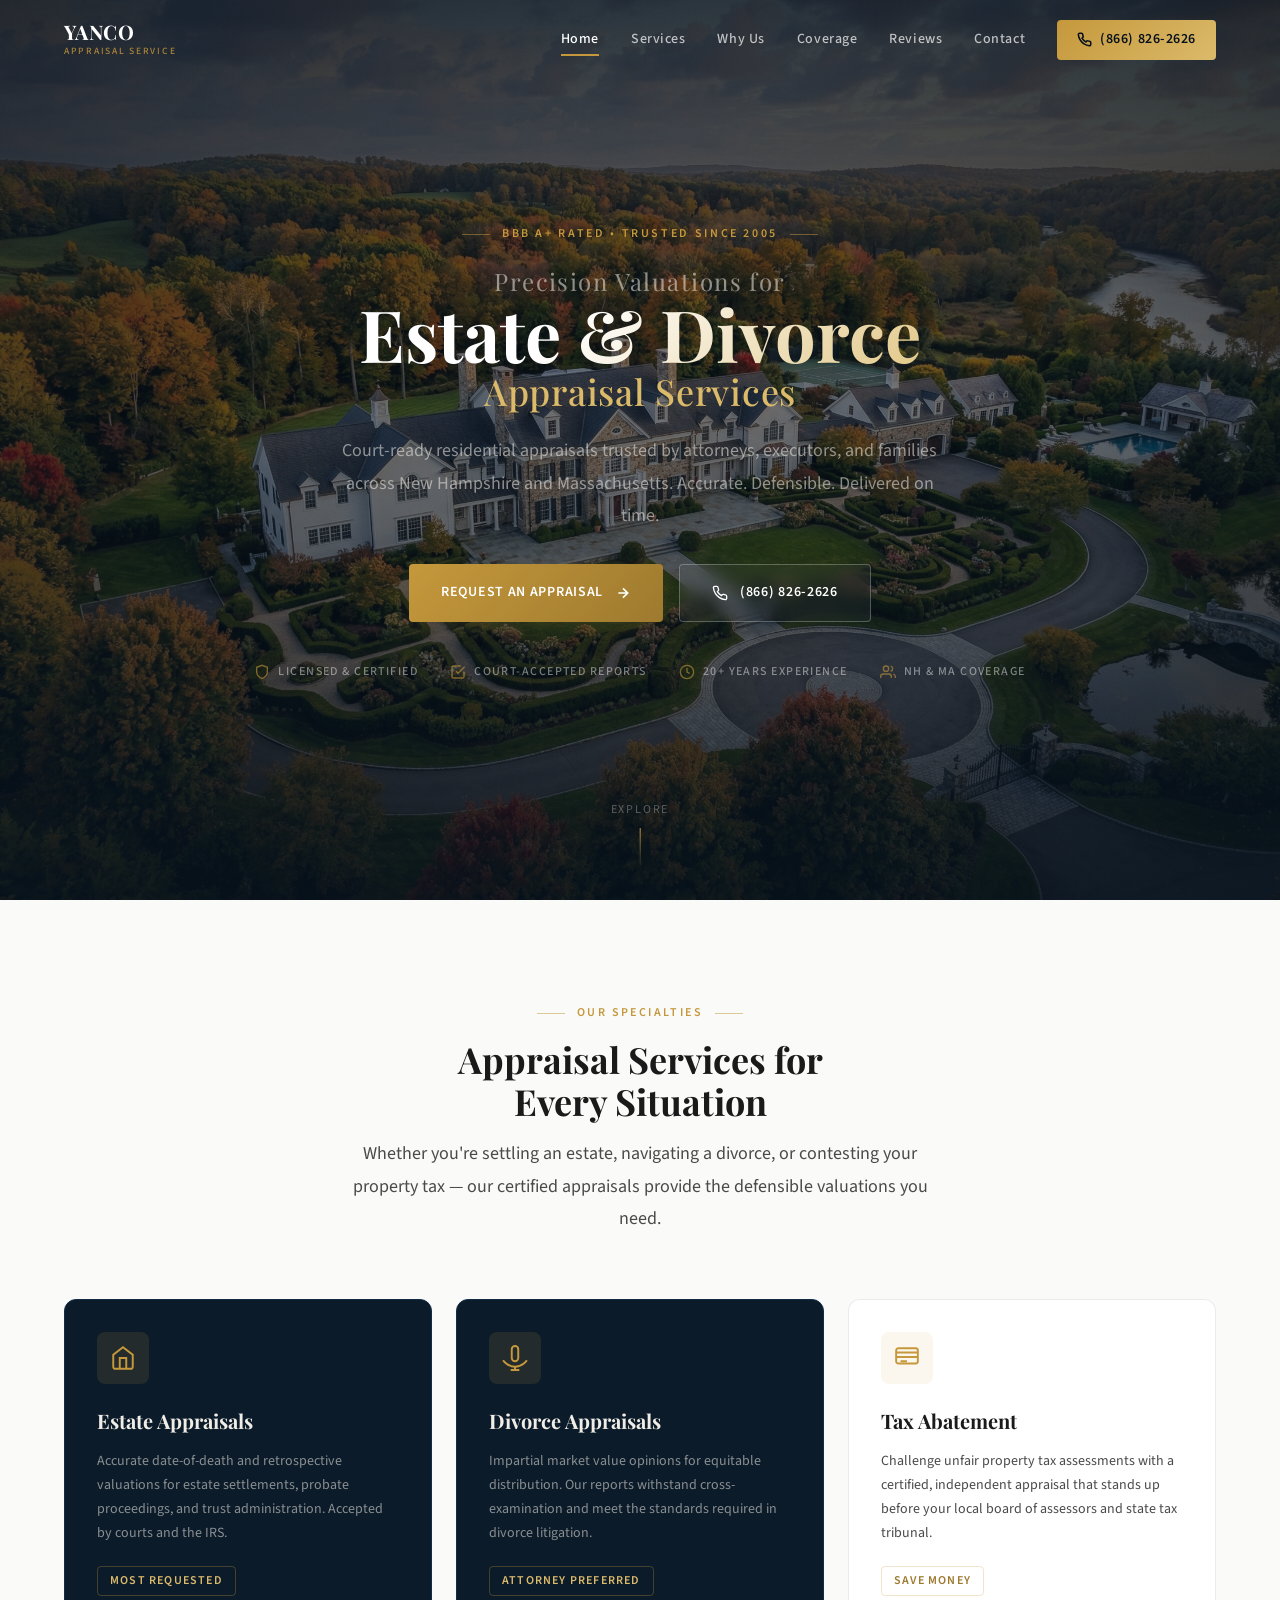
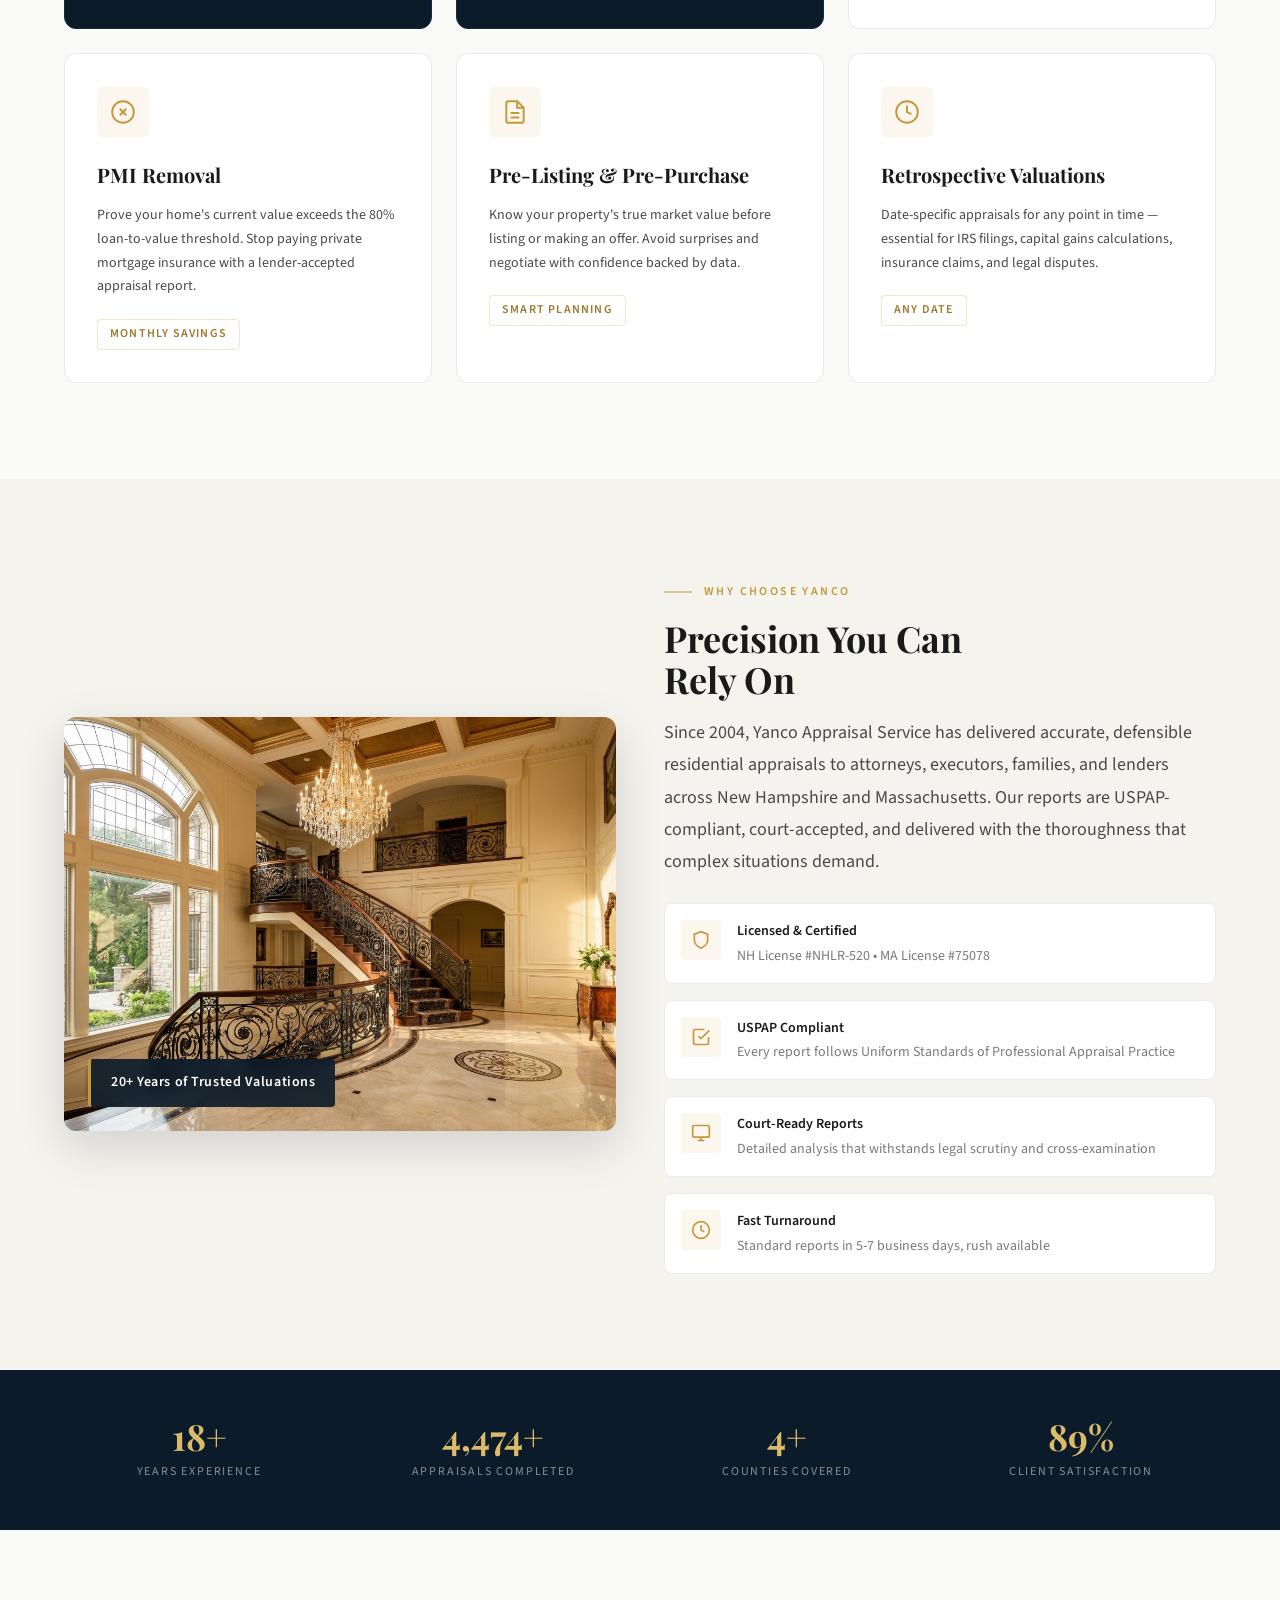
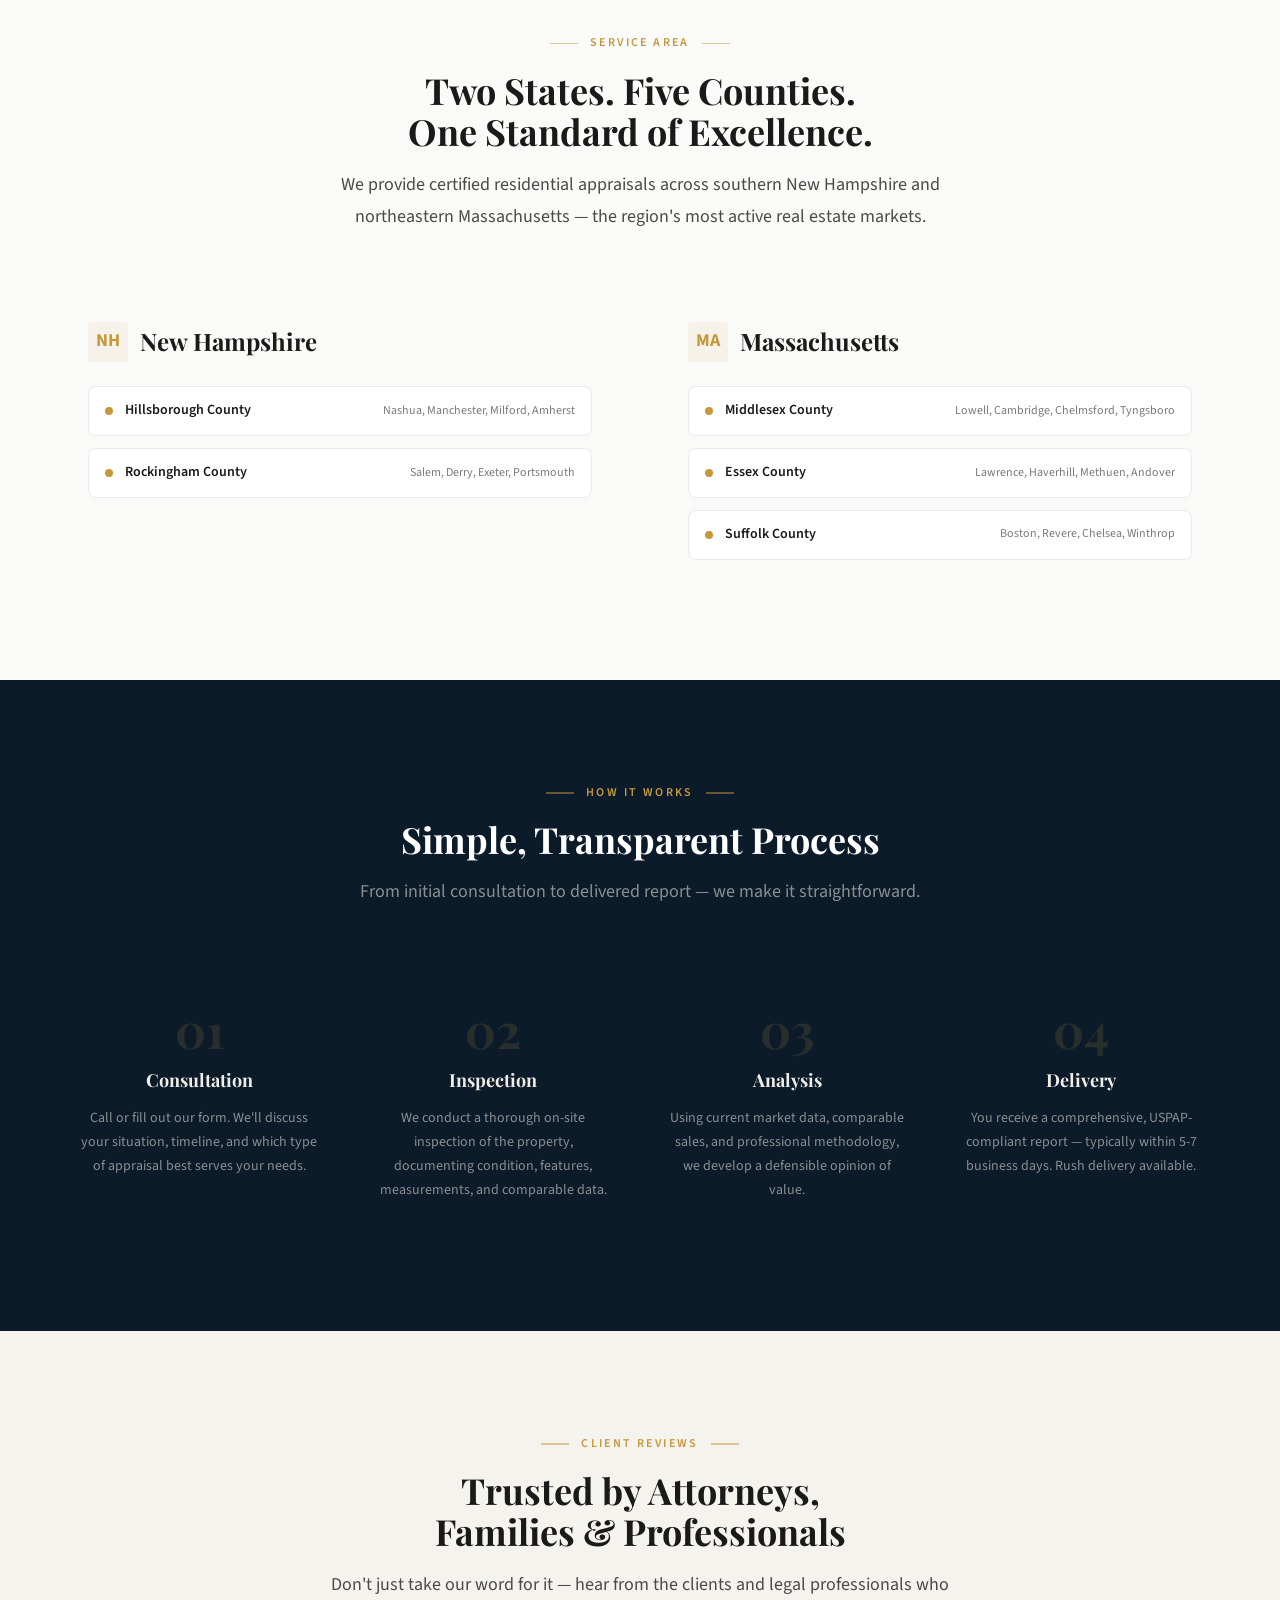
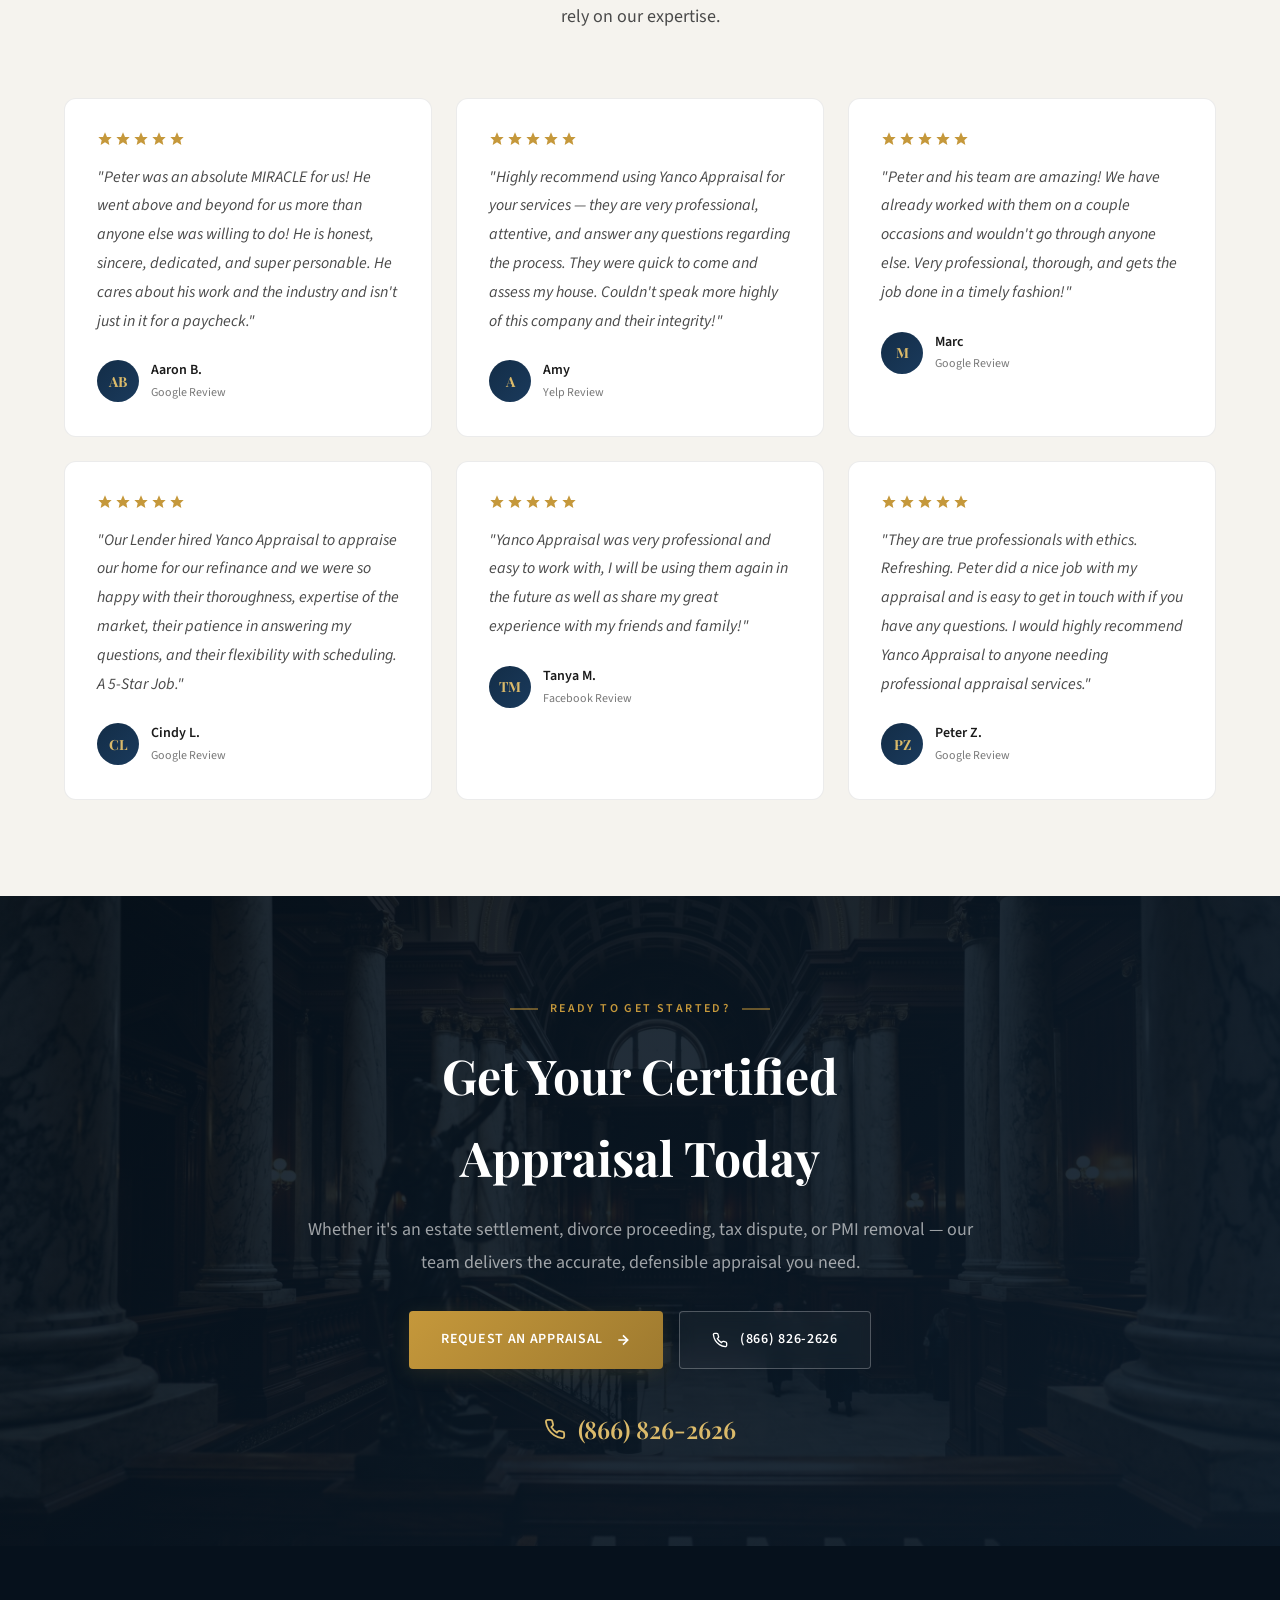
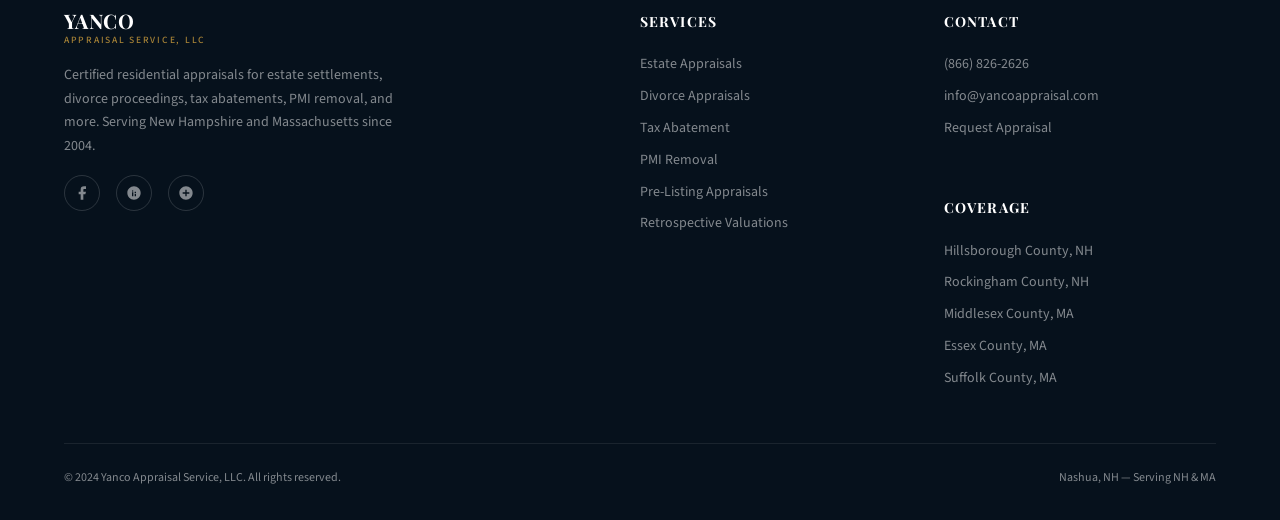
==== index.html @ 49b231f7 "Add files via upload" ====
<!DOCTYPE html>
<html lang="en">
<head>
  <meta charset="UTF-8">
  <meta name="viewport" content="width=device-width, initial-scale=1.0">
  <title>Yanco Appraisal Service — Estate, Divorce & Residential Appraisals | NH & MA</title>
  <meta name="description" content="Yanco Appraisal Service, LLC — Trusted residential appraisals for estate settlements, divorce proceedings, tax abatements, and PMI removal across New Hampshire and Massachusetts. Call (866) 826-2626.">
  <link rel="preconnect" href="https://fonts.googleapis.com">
  <link rel="preconnect" href="https://fonts.gstatic.com" crossorigin>
  <link href="https://fonts.googleapis.com/css2?family=Playfair+Display:wght@400;500;600;700;800;900&family=Source+Sans+3:wght@300;400;500;600;700&display=swap" rel="stylesheet">
  <link rel="stylesheet" href="styles.css">
</head>
<body>
  <!-- Preloader -->
  <div id="preloader" class="preloader">
    <div class="preloader-inner">
      <div class="preloader-icon">
        <svg viewBox="0 0 60 60" width="48" height="48">
          <polygon points="30,6 52,26 8,26" fill="none" stroke="#C5983B" stroke-width="2.5" stroke-linejoin="round"/>
          <rect x="8" y="26" width="44" height="3" rx="1" fill="#C5983B" opacity="0.8"/>
          <rect x="18" y="29" width="24" height="22" rx="1" fill="none" stroke="#C5983B" stroke-width="1.5"/>
          <line x1="30" y1="29" x2="30" y2="51" stroke="#C5983B" stroke-width="1"/>
        </svg>
      </div>
      <p class="preloader-text">Yanco Appraisal</p>
    </div>
  </div>

  <!-- Navigation -->
  <nav class="nav" id="mainNav">
    <div class="nav-container">
      <a href="#hero" class="nav-logo">
        <img src="logo.png" alt="Yanco Appraisal Service" class="nav-logo-img" onerror="this.style.display='none'; this.nextElementSibling.style.display='flex';">
        <span class="logo-text" style="display:none;">
          <span class="logo-yanco">YANCO</span>
          <span class="logo-sub">Appraisal Service</span>
        </span>
      </a>
      <button class="nav-toggle" id="navToggle" aria-label="Toggle navigation">
        <span></span><span></span><span></span>
      </button>
      <div class="nav-menu" id="navMenu">
        <a href="#hero" class="nav-link">Home</a>
        <a href="#services" class="nav-link">Services</a>
        <a href="#about" class="nav-link">Why Us</a>
        <a href="#coverage" class="nav-link">Coverage</a>
        <a href="#testimonials" class="nav-link">Reviews</a>
        <a href="contact.html" class="nav-link">Contact</a>
        <a href="tel:+18668262626" class="nav-cta">
          <svg width="15" height="15" viewBox="0 0 24 24" fill="none" stroke="currentColor" stroke-width="2.5"><path d="M22 16.92v3a2 2 0 01-2.18 2 19.79 19.79 0 01-8.63-3.07 19.5 19.5 0 01-6-6A19.79 19.79 0 012.12 4.18 2 2 0 014.11 2h3a2 2 0 012 1.72c.127.96.361 1.903.7 2.81a2 2 0 01-.45 2.11L8.09 9.91a16 16 0 006 6l1.27-1.27a2 2 0 012.11-.45c.907.339 1.85.573 2.81.7A2 2 0 0122 16.92z"/></svg>
          (866) 826-2626
        </a>
      </div>
    </div>
  </nav>

  <!-- ====== HERO ====== -->
  <section class="hero" id="hero">
    <div class="hero-bg"></div>
    <div class="hero-overlay"></div>
    <div class="hero-vignette"></div>
    <div class="hero-grain"></div>
    <div class="hero-content">
      <div class="hero-badge">
        <span class="badge-line"></span>
        BBB A+ Rated &bull; Trusted Since 2005
        <span class="badge-line"></span>
      </div>
      <h1 class="hero-title">
        <span class="title-line title-sm">Precision Valuations for</span>
        <span class="title-line title-lg">Estate & Divorce</span>
        <span class="title-line title-accent">Appraisal Services</span>
      </h1>
      <p class="hero-desc">Court-ready residential appraisals trusted by attorneys, executors, and families across New Hampshire and Massachusetts. Accurate. Defensible. Delivered on time.</p>
      <div class="hero-cta">
        <a href="contact.html" class="btn btn-primary">
          Request an Appraisal
          <svg width="16" height="16" viewBox="0 0 24 24" fill="none" stroke="currentColor" stroke-width="2.5"><path d="M5 12h14M12 5l7 7-7 7"/></svg>
        </a>
        <a href="tel:+18668262626" class="btn btn-outline">
          <svg width="16" height="16" viewBox="0 0 24 24" fill="none" stroke="currentColor" stroke-width="2"><path d="M22 16.92v3a2 2 0 01-2.18 2 19.79 19.79 0 01-8.63-3.07 19.5 19.5 0 01-6-6A19.79 19.79 0 012.12 4.18 2 2 0 014.11 2h3a2 2 0 012 1.72c.127.96.361 1.903.7 2.81a2 2 0 01-.45 2.11L8.09 9.91a16 16 0 006 6l1.27-1.27a2 2 0 012.11-.45c.907.339 1.85.573 2.81.7A2 2 0 0122 16.92z"/></svg>
          (866) 826-2626
        </a>
      </div>
      <div class="hero-trust">
        <span class="trust-item">
          <svg width="16" height="16" viewBox="0 0 24 24" fill="none" stroke="currentColor" stroke-width="2"><path d="M12 22s8-4 8-10V5l-8-3-8 3v7c0 6 8 10 8 10z"/></svg>
          Licensed & Certified
        </span>
        <span class="trust-item">
          <svg width="16" height="16" viewBox="0 0 24 24" fill="none" stroke="currentColor" stroke-width="2"><path d="M9 11l3 3L22 4"/><path d="M21 12v7a2 2 0 01-2 2H5a2 2 0 01-2-2V5a2 2 0 012-2h11"/></svg>
          Court-Accepted Reports
        </span>
        <span class="trust-item">
          <svg width="16" height="16" viewBox="0 0 24 24" fill="none" stroke="currentColor" stroke-width="2"><circle cx="12" cy="12" r="10"/><path d="M12 6v6l4 2"/></svg>
          20+ Years Experience
        </span>
        <span class="trust-item">
          <svg width="16" height="16" viewBox="0 0 24 24" fill="none" stroke="currentColor" stroke-width="2"><path d="M17 21v-2a4 4 0 00-4-4H5a4 4 0 00-4 4v2"/><circle cx="9" cy="7" r="4"/><path d="M23 21v-2a4 4 0 00-3-3.87"/><path d="M16 3.13a4 4 0 010 7.75"/></svg>
          NH & MA Coverage
        </span>
      </div>
    </div>
    <div class="hero-scroll" aria-hidden="true">
      <span>Explore</span>
      <div class="scroll-line"></div>
    </div>
  </section>

  <!-- ====== SERVICES ====== -->
  <section class="section" id="services">
    <div class="container">
      <div class="section-header text-center anim-on-scroll">
        <div class="section-badge"><span class="badge-line"></span> Our Specialties <span class="badge-line"></span></div>
        <h2 class="section-title">Appraisal Services for<br>Every Situation</h2>
        <p class="section-subtitle" style="margin: 0 auto;">Whether you're settling an estate, navigating a divorce, or contesting your property tax — our certified appraisals provide the defensible valuations you need.</p>
      </div>
      <div class="services-grid">
        <!-- Estate Appraisals -->
        <div class="service-card featured anim-on-scroll stagger-1">
          <div class="service-icon">
            <svg width="26" height="26" viewBox="0 0 24 24" fill="none" stroke="currentColor" stroke-width="1.8"><path d="M3 9l9-7 9 7v11a2 2 0 01-2 2H5a2 2 0 01-2-2z"/><polyline points="9,22 9,12 15,12 15,22"/></svg>
          </div>
          <h3 class="service-name">Estate Appraisals</h3>
          <p class="service-desc">Accurate date-of-death and retrospective valuations for estate settlements, probate proceedings, and trust administration. Accepted by courts and the IRS.</p>
          <span class="service-tag">Most Requested</span>
        </div>
        <!-- Divorce Appraisals -->
        <div class="service-card featured anim-on-scroll stagger-2">
          <div class="service-icon">
            <svg width="26" height="26" viewBox="0 0 24 24" fill="none" stroke="currentColor" stroke-width="1.8"><path d="M12 1a3 3 0 00-3 3v8a3 3 0 006 0V4a3 3 0 00-3-3z"/><path d="M1 14s4 6 11 6 11-6 11-6"/><line x1="12" y1="20" x2="12" y2="23"/><line x1="8" y1="23" x2="16" y2="23"/></svg>
          </div>
          <h3 class="service-name">Divorce Appraisals</h3>
          <p class="service-desc">Impartial market value opinions for equitable distribution. Our reports withstand cross-examination and meet the standards required in divorce litigation.</p>
          <span class="service-tag">Attorney Preferred</span>
        </div>
        <!-- Tax Abatement -->
        <div class="service-card anim-on-scroll stagger-3">
          <div class="service-icon">
            <svg width="26" height="26" viewBox="0 0 24 24" fill="none" stroke="currentColor" stroke-width="1.8"><rect x="2" y="3" width="20" height="14" rx="2"/><line x1="2" y1="7" x2="22" y2="7"/><line x1="2" y1="11" x2="22" y2="11"/><line x1="6" y1="15" x2="12" y2="15"/></svg>
          </div>
          <h3 class="service-name">Tax Abatement</h3>
          <p class="service-desc">Challenge unfair property tax assessments with a certified, independent appraisal that stands up before your local board of assessors and state tax tribunal.</p>
          <span class="service-tag">Save Money</span>
        </div>
        <!-- PMI Removal -->
        <div class="service-card anim-on-scroll stagger-4">
          <div class="service-icon">
            <svg width="26" height="26" viewBox="0 0 24 24" fill="none" stroke="currentColor" stroke-width="1.8"><circle cx="12" cy="12" r="10"/><line x1="15" y1="9" x2="9" y2="15"/><line x1="9" y1="9" x2="15" y2="15"/></svg>
          </div>
          <h3 class="service-name">PMI Removal</h3>
          <p class="service-desc">Prove your home's current value exceeds the 80% loan-to-value threshold. Stop paying private mortgage insurance with a lender-accepted appraisal report.</p>
          <span class="service-tag">Monthly Savings</span>
        </div>
        <!-- Pre-Listing -->
        <div class="service-card anim-on-scroll stagger-5">
          <div class="service-icon">
            <svg width="26" height="26" viewBox="0 0 24 24" fill="none" stroke="currentColor" stroke-width="1.8"><path d="M14 2H6a2 2 0 00-2 2v16a2 2 0 002 2h12a2 2 0 002-2V8z"/><polyline points="14,2 14,8 20,8"/><line x1="16" y1="13" x2="8" y2="13"/><line x1="16" y1="17" x2="8" y2="17"/></svg>
          </div>
          <h3 class="service-name">Pre-Listing & Pre-Purchase</h3>
          <p class="service-desc">Know your property's true market value before listing or making an offer. Avoid surprises and negotiate with confidence backed by data.</p>
          <span class="service-tag">Smart Planning</span>
        </div>
        <!-- Retrospective -->
        <div class="service-card anim-on-scroll stagger-6">
          <div class="service-icon">
            <svg width="26" height="26" viewBox="0 0 24 24" fill="none" stroke="currentColor" stroke-width="1.8"><circle cx="12" cy="12" r="10"/><polyline points="12,6 12,12 16,14"/></svg>
          </div>
          <h3 class="service-name">Retrospective Valuations</h3>
          <p class="service-desc">Date-specific appraisals for any point in time — essential for IRS filings, capital gains calculations, insurance claims, and legal disputes.</p>
          <span class="service-tag">Any Date</span>
        </div>
      </div>
    </div>
  </section>

  <!-- ====== ABOUT / WHY US ====== -->
  <section class="section section-warm" id="about">
    <div class="container">
      <div class="intro-grid">
        <div class="intro-image anim-on-scroll">
          <img src="hero-residential.jpeg" alt="Premium residential property appraisal">
          <div class="intro-image-badge">20+ Years of Trusted Valuations</div>
        </div>
        <div class="intro-text anim-on-scroll stagger-2">
          <div class="section-badge"><span class="badge-line"></span> Why Choose Yanco</div>
          <h2 class="section-title">Precision You Can<br>Rely On</h2>
          <p class="section-subtitle">Since 2004, Yanco Appraisal Service has delivered accurate, defensible residential appraisals to attorneys, executors, families, and lenders across New Hampshire and Massachusetts. Our reports are USPAP-compliant, court-accepted, and delivered with the thoroughness that complex situations demand.</p>
          <div class="credential-list">
            <div class="credential-item">
              <div class="credential-icon">
                <svg width="20" height="20" viewBox="0 0 24 24" fill="none" stroke="currentColor" stroke-width="2"><path d="M12 22s8-4 8-10V5l-8-3-8 3v7c0 6 8 10 8 10z"/></svg>
              </div>
              <div class="credential-text">
                <h4>Licensed & Certified</h4>
                <p>NH License #NHLR-520 &bull; MA License #75078</p>
              </div>
            </div>
            <div class="credential-item">
              <div class="credential-icon">
                <svg width="20" height="20" viewBox="0 0 24 24" fill="none" stroke="currentColor" stroke-width="2"><path d="M9 11l3 3L22 4"/><path d="M21 12v7a2 2 0 01-2 2H5a2 2 0 01-2-2V5a2 2 0 012-2h11"/></svg>
              </div>
              <div class="credential-text">
                <h4>USPAP Compliant</h4>
                <p>Every report follows Uniform Standards of Professional Appraisal Practice</p>
              </div>
            </div>
            <div class="credential-item">
              <div class="credential-icon">
                <svg width="20" height="20" viewBox="0 0 24 24" fill="none" stroke="currentColor" stroke-width="2"><rect x="2" y="3" width="20" height="14" rx="2"/><line x1="8" y1="21" x2="16" y2="21"/><line x1="12" y1="17" x2="12" y2="21"/></svg>
              </div>
              <div class="credential-text">
                <h4>Court-Ready Reports</h4>
                <p>Detailed analysis that withstands legal scrutiny and cross-examination</p>
              </div>
            </div>
            <div class="credential-item">
              <div class="credential-icon">
                <svg width="20" height="20" viewBox="0 0 24 24" fill="none" stroke="currentColor" stroke-width="2"><circle cx="12" cy="12" r="10"/><path d="M12 6v6l4 2"/></svg>
              </div>
              <div class="credential-text">
                <h4>Fast Turnaround</h4>
                <p>Standard reports in 5-7 business days, rush available</p>
              </div>
            </div>
          </div>
        </div>
      </div>
    </div>
  </section>

  <!-- ====== STATS BAR ====== -->
  <section class="section-dark">
    <div class="container">
      <div class="stats-bar">
        <div class="stat-item anim-on-scroll stagger-1">
          <div class="stat-number" data-count="20">0</div>
          <div class="stat-label">Years Experience</div>
        </div>
        <div class="stat-item anim-on-scroll stagger-2">
          <div class="stat-number" data-count="5000">0</div>
          <div class="stat-label">Appraisals Completed</div>
        </div>
        <div class="stat-item anim-on-scroll stagger-3">
          <div class="stat-number" data-count="5">0</div>
          <div class="stat-label">Counties Covered</div>
        </div>
        <div class="stat-item anim-on-scroll stagger-4">
          <div class="stat-number" data-count="100">0</div>
          <div class="stat-label">Client Satisfaction</div>
        </div>
      </div>
    </div>
  </section>

  <!-- ====== COVERAGE AREA ====== -->
  <section class="section" id="coverage">
    <div class="container">
      <div class="section-header text-center anim-on-scroll">
        <div class="section-badge"><span class="badge-line"></span> Service Area <span class="badge-line"></span></div>
        <h2 class="section-title">Two States. Five Counties.<br>One Standard of Excellence.</h2>
        <p class="section-subtitle" style="margin: 0 auto;">We provide certified residential appraisals across southern New Hampshire and northeastern Massachusetts — the region's most active real estate markets.</p>
      </div>
      <div class="coverage-grid anim-on-scroll">
        <div class="coverage-state">
          <div class="state-header">
            <div class="state-flag">NH</div>
            <h3 class="state-name">New Hampshire</h3>
          </div>
          <div class="county-list">
            <div class="county-item">
              <span class="county-dot"></span>
              <span class="county-name">Hillsborough County</span>
              <span class="county-detail">Nashua, Manchester, Milford, Amherst</span>
            </div>
            <div class="county-item">
              <span class="county-dot"></span>
              <span class="county-name">Rockingham County</span>
              <span class="county-detail">Salem, Derry, Exeter, Portsmouth</span>
            </div>
          </div>
        </div>
        <div class="coverage-state">
          <div class="state-header">
            <div class="state-flag">MA</div>
            <h3 class="state-name">Massachusetts</h3>
          </div>
          <div class="county-list">
            <div class="county-item">
              <span class="county-dot"></span>
              <span class="county-name">Middlesex County</span>
              <span class="county-detail">Lowell, Cambridge, Chelmsford, Tyngsboro</span>
            </div>
            <div class="county-item">
              <span class="county-dot"></span>
              <span class="county-name">Essex County</span>
              <span class="county-detail">Lawrence, Haverhill, Methuen, Andover</span>
            </div>
            <div class="county-item">
              <span class="county-dot"></span>
              <span class="county-name">Suffolk County</span>
              <span class="county-detail">Boston, Revere, Chelsea, Winthrop</span>
            </div>
          </div>
        </div>
      </div>
    </div>
  </section>

  <!-- ====== PROCESS ====== -->
  <section class="section section-dark" id="process">
    <div class="container">
      <div class="section-header text-center anim-on-scroll">
        <div class="section-badge"><span class="badge-line"></span> How It Works <span class="badge-line"></span></div>
        <h2 class="section-title">Simple, Transparent Process</h2>
        <p class="section-subtitle" style="margin: 0 auto;">From initial consultation to delivered report — we make it straightforward.</p>
      </div>
      <div class="process-grid">
        <div class="process-step anim-on-scroll stagger-1">
          <div class="step-number">01</div>
          <h3 class="step-title">Consultation</h3>
          <p class="step-desc">Call or fill out our form. We'll discuss your situation, timeline, and which type of appraisal best serves your needs.</p>
        </div>
        <div class="process-step anim-on-scroll stagger-2">
          <div class="step-number">02</div>
          <h3 class="step-title">Inspection</h3>
          <p class="step-desc">We conduct a thorough on-site inspection of the property, documenting condition, features, measurements, and comparable data.</p>
        </div>
        <div class="process-step anim-on-scroll stagger-3">
          <div class="step-number">03</div>
          <h3 class="step-title">Analysis</h3>
          <p class="step-desc">Using current market data, comparable sales, and professional methodology, we develop a defensible opinion of value.</p>
        </div>
        <div class="process-step anim-on-scroll stagger-4">
          <div class="step-number">04</div>
          <h3 class="step-title">Delivery</h3>
          <p class="step-desc">You receive a comprehensive, USPAP-compliant report — typically within 5-7 business days. Rush delivery available.</p>
        </div>
      </div>
    </div>
  </section>

  <!-- ====== TESTIMONIALS ====== -->
  <section class="section section-warm" id="testimonials">
    <div class="container">
      <div class="section-header text-center anim-on-scroll">
        <div class="section-badge"><span class="badge-line"></span> Client Reviews <span class="badge-line"></span></div>
        <h2 class="section-title">Trusted by Attorneys,<br>Families & Professionals</h2>
        <p class="section-subtitle" style="margin: 0 auto;">Don't just take our word for it — hear from the clients and legal professionals who rely on our expertise.</p>
      </div>
      <div class="testimonials-grid">
        <div class="testimonial-card anim-on-scroll stagger-1">
          <div class="testimonial-stars">
            <svg width="16" height="16" fill="currentColor" viewBox="0 0 24 24"><polygon points="12,2 15,9 22,9 17,14 18.5,21 12,17 5.5,21 7,14 2,9 9,9"/></svg>
            <svg width="16" height="16" fill="currentColor" viewBox="0 0 24 24"><polygon points="12,2 15,9 22,9 17,14 18.5,21 12,17 5.5,21 7,14 2,9 9,9"/></svg>
            <svg width="16" height="16" fill="currentColor" viewBox="0 0 24 24"><polygon points="12,2 15,9 22,9 17,14 18.5,21 12,17 5.5,21 7,14 2,9 9,9"/></svg>
            <svg width="16" height="16" fill="currentColor" viewBox="0 0 24 24"><polygon points="12,2 15,9 22,9 17,14 18.5,21 12,17 5.5,21 7,14 2,9 9,9"/></svg>
            <svg width="16" height="16" fill="currentColor" viewBox="0 0 24 24"><polygon points="12,2 15,9 22,9 17,14 18.5,21 12,17 5.5,21 7,14 2,9 9,9"/></svg>
          </div>
          <p class="testimonial-text">"Peter was an absolute MIRACLE for us! He went above and beyond for us more than anyone else was willing to do! He is honest, sincere, dedicated, and super personable. He cares about his work and the industry and isn't just in it for a paycheck."</p>
          <div class="testimonial-author">
            <div class="author-avatar">AB</div>
            <div>
              <div class="author-name">Aaron B.</div>
              <div class="author-source">Google Review</div>
            </div>
          </div>
        </div>
        <div class="testimonial-card anim-on-scroll stagger-2">
          <div class="testimonial-stars">
            <svg width="16" height="16" fill="currentColor" viewBox="0 0 24 24"><polygon points="12,2 15,9 22,9 17,14 18.5,21 12,17 5.5,21 7,14 2,9 9,9"/></svg>
            <svg width="16" height="16" fill="currentColor" viewBox="0 0 24 24"><polygon points="12,2 15,9 22,9 17,14 18.5,21 12,17 5.5,21 7,14 2,9 9,9"/></svg>
            <svg width="16" height="16" fill="currentColor" viewBox="0 0 24 24"><polygon points="12,2 15,9 22,9 17,14 18.5,21 12,17 5.5,21 7,14 2,9 9,9"/></svg>
            <svg width="16" height="16" fill="currentColor" viewBox="0 0 24 24"><polygon points="12,2 15,9 22,9 17,14 18.5,21 12,17 5.5,21 7,14 2,9 9,9"/></svg>
            <svg width="16" height="16" fill="currentColor" viewBox="0 0 24 24"><polygon points="12,2 15,9 22,9 17,14 18.5,21 12,17 5.5,21 7,14 2,9 9,9"/></svg>
          </div>
          <p class="testimonial-text">"Highly recommend using Yanco Appraisal for your services — they are very professional, attentive, and answer any questions regarding the process. They were quick to come and assess my house. Couldn't speak more highly of this company and their integrity!"</p>
          <div class="testimonial-author">
            <div class="author-avatar">A</div>
            <div>
              <div class="author-name">Amy</div>
              <div class="author-source">Yelp Review</div>
            </div>
          </div>
        </div>
        <div class="testimonial-card anim-on-scroll stagger-3">
          <div class="testimonial-stars">
            <svg width="16" height="16" fill="currentColor" viewBox="0 0 24 24"><polygon points="12,2 15,9 22,9 17,14 18.5,21 12,17 5.5,21 7,14 2,9 9,9"/></svg>
            <svg width="16" height="16" fill="currentColor" viewBox="0 0 24 24"><polygon points="12,2 15,9 22,9 17,14 18.5,21 12,17 5.5,21 7,14 2,9 9,9"/></svg>
            <svg width="16" height="16" fill="currentColor" viewBox="0 0 24 24"><polygon points="12,2 15,9 22,9 17,14 18.5,21 12,17 5.5,21 7,14 2,9 9,9"/></svg>
            <svg width="16" height="16" fill="currentColor" viewBox="0 0 24 24"><polygon points="12,2 15,9 22,9 17,14 18.5,21 12,17 5.5,21 7,14 2,9 9,9"/></svg>
            <svg width="16" height="16" fill="currentColor" viewBox="0 0 24 24"><polygon points="12,2 15,9 22,9 17,14 18.5,21 12,17 5.5,21 7,14 2,9 9,9"/></svg>
          </div>
          <p class="testimonial-text">"Peter and his team are amazing! We have already worked with them on a couple occasions and wouldn't go through anyone else. Very professional, thorough, and gets the job done in a timely fashion!"</p>
          <div class="testimonial-author">
            <div class="author-avatar">M</div>
            <div>
              <div class="author-name">Marc</div>
              <div class="author-source">Google Review</div>
            </div>
          </div>
        </div>
        <div class="testimonial-card anim-on-scroll stagger-4">
          <div class="testimonial-stars">
            <svg width="16" height="16" fill="currentColor" viewBox="0 0 24 24"><polygon points="12,2 15,9 22,9 17,14 18.5,21 12,17 5.5,21 7,14 2,9 9,9"/></svg>
            <svg width="16" height="16" fill="currentColor" viewBox="0 0 24 24"><polygon points="12,2 15,9 22,9 17,14 18.5,21 12,17 5.5,21 7,14 2,9 9,9"/></svg>
            <svg width="16" height="16" fill="currentColor" viewBox="0 0 24 24"><polygon points="12,2 15,9 22,9 17,14 18.5,21 12,17 5.5,21 7,14 2,9 9,9"/></svg>
            <svg width="16" height="16" fill="currentColor" viewBox="0 0 24 24"><polygon points="12,2 15,9 22,9 17,14 18.5,21 12,17 5.5,21 7,14 2,9 9,9"/></svg>
            <svg width="16" height="16" fill="currentColor" viewBox="0 0 24 24"><polygon points="12,2 15,9 22,9 17,14 18.5,21 12,17 5.5,21 7,14 2,9 9,9"/></svg>
          </div>
          <p class="testimonial-text">"Our Lender hired Yanco Appraisal to appraise our home for our refinance and we were so happy with their thoroughness, expertise of the market, their patience in answering my questions, and their flexibility with scheduling. A 5-Star Job."</p>
          <div class="testimonial-author">
            <div class="author-avatar">CL</div>
            <div>
              <div class="author-name">Cindy L.</div>
              <div class="author-source">Google Review</div>
            </div>
          </div>
        </div>
        <div class="testimonial-card anim-on-scroll stagger-5">
          <div class="testimonial-stars">
            <svg width="16" height="16" fill="currentColor" viewBox="0 0 24 24"><polygon points="12,2 15,9 22,9 17,14 18.5,21 12,17 5.5,21 7,14 2,9 9,9"/></svg>
            <svg width="16" height="16" fill="currentColor" viewBox="0 0 24 24"><polygon points="12,2 15,9 22,9 17,14 18.5,21 12,17 5.5,21 7,14 2,9 9,9"/></svg>
            <svg width="16" height="16" fill="currentColor" viewBox="0 0 24 24"><polygon points="12,2 15,9 22,9 17,14 18.5,21 12,17 5.5,21 7,14 2,9 9,9"/></svg>
            <svg width="16" height="16" fill="currentColor" viewBox="0 0 24 24"><polygon points="12,2 15,9 22,9 17,14 18.5,21 12,17 5.5,21 7,14 2,9 9,9"/></svg>
            <svg width="16" height="16" fill="currentColor" viewBox="0 0 24 24"><polygon points="12,2 15,9 22,9 17,14 18.5,21 12,17 5.5,21 7,14 2,9 9,9"/></svg>
          </div>
          <p class="testimonial-text">"Yanco Appraisal was very professional and easy to work with, I will be using them again in the future as well as share my great experience with my friends and family!"</p>
          <div class="testimonial-author">
            <div class="author-avatar">TM</div>
            <div>
              <div class="author-name">Tanya M.</div>
              <div class="author-source">Facebook Review</div>
            </div>
          </div>
        </div>
        <div class="testimonial-card anim-on-scroll stagger-6">
          <div class="testimonial-stars">
            <svg width="16" height="16" fill="currentColor" viewBox="0 0 24 24"><polygon points="12,2 15,9 22,9 17,14 18.5,21 12,17 5.5,21 7,14 2,9 9,9"/></svg>
            <svg width="16" height="16" fill="currentColor" viewBox="0 0 24 24"><polygon points="12,2 15,9 22,9 17,14 18.5,21 12,17 5.5,21 7,14 2,9 9,9"/></svg>
            <svg width="16" height="16" fill="currentColor" viewBox="0 0 24 24"><polygon points="12,2 15,9 22,9 17,14 18.5,21 12,17 5.5,21 7,14 2,9 9,9"/></svg>
            <svg width="16" height="16" fill="currentColor" viewBox="0 0 24 24"><polygon points="12,2 15,9 22,9 17,14 18.5,21 12,17 5.5,21 7,14 2,9 9,9"/></svg>
            <svg width="16" height="16" fill="currentColor" viewBox="0 0 24 24"><polygon points="12,2 15,9 22,9 17,14 18.5,21 12,17 5.5,21 7,14 2,9 9,9"/></svg>
          </div>
          <p class="testimonial-text">"They are true professionals with ethics. Refreshing. Peter did a nice job with my appraisal and is easy to get in touch with if you have any questions. I would highly recommend Yanco Appraisal to anyone needing professional appraisal services."</p>
          <div class="testimonial-author">
            <div class="author-avatar">PZ</div>
            <div>
              <div class="author-name">Peter Z.</div>
              <div class="author-source">Google Review</div>
            </div>
          </div>
        </div>
      </div>
    </div>
  </section>

  <!-- ====== FINAL CTA ====== -->
  <section class="final-cta">
    <div class="final-cta-bg"></div>
    <div class="final-cta-overlay"></div>
    <div class="final-cta-content anim-on-scroll">
      <div class="section-badge"><span class="badge-line"></span> Ready to Get Started? <span class="badge-line"></span></div>
      <h2 class="final-cta-title">Get Your Certified<br>Appraisal Today</h2>
      <p class="final-cta-desc">Whether it's an estate settlement, divorce proceeding, tax dispute, or PMI removal — our team delivers the accurate, defensible appraisal you need.</p>
      <div class="hero-cta">
        <a href="contact.html" class="btn btn-primary">
          Request an Appraisal
          <svg width="16" height="16" viewBox="0 0 24 24" fill="none" stroke="currentColor" stroke-width="2.5"><path d="M5 12h14M12 5l7 7-7 7"/></svg>
        </a>
        <a href="tel:+18668262626" class="btn btn-outline">
          <svg width="16" height="16" viewBox="0 0 24 24" fill="none" stroke="currentColor" stroke-width="2"><path d="M22 16.92v3a2 2 0 01-2.18 2 19.79 19.79 0 01-8.63-3.07 19.5 19.5 0 01-6-6A19.79 19.79 0 012.12 4.18 2 2 0 014.11 2h3a2 2 0 012 1.72c.127.96.361 1.903.7 2.81a2 2 0 01-.45 2.11L8.09 9.91a16 16 0 006 6l1.27-1.27a2 2 0 012.11-.45c.907.339 1.85.573 2.81.7A2 2 0 0122 16.92z"/></svg>
          (866) 826-2626
        </a>
      </div>
      <div class="cta-phone">
        <svg width="22" height="22" viewBox="0 0 24 24" fill="none" stroke="currentColor" stroke-width="2"><path d="M22 16.92v3a2 2 0 01-2.18 2 19.79 19.79 0 01-8.63-3.07 19.5 19.5 0 01-6-6A19.79 19.79 0 012.12 4.18 2 2 0 014.11 2h3a2 2 0 012 1.72c.127.96.361 1.903.7 2.81a2 2 0 01-.45 2.11L8.09 9.91a16 16 0 006 6l1.27-1.27a2 2 0 012.11-.45c.907.339 1.85.573 2.81.7A2 2 0 0122 16.92z"/></svg>
        <a href="tel:+18668262626">(866) 826-2626</a>
      </div>
    </div>
  </section>

  <!-- ====== FOOTER ====== -->
  <footer class="footer">
    <div class="container">
      <div class="footer-grid">
        <div class="footer-brand">
          <div class="logo-text">
            <span class="logo-yanco">YANCO</span>
            <span class="logo-sub">Appraisal Service, LLC</span>
          </div>
          <p class="footer-about">Certified residential appraisals for estate settlements, divorce proceedings, tax abatements, PMI removal, and more. Serving New Hampshire and Massachusetts since 2004.</p>
          <div class="footer-social">
            <a href="http://www.facebook.com/yancoappraisal" target="_blank" rel="noopener" aria-label="Facebook">
              <svg width="16" height="16" fill="currentColor" viewBox="0 0 24 24"><path d="M18 2h-3a5 5 0 00-5 5v3H7v4h3v8h4v-8h3l1-4h-4V7a1 1 0 011-1h3z"/></svg>
            </a>
            <a href="https://www.yelp.com/biz/yanco-appraisal-service-nashua" target="_blank" rel="noopener" aria-label="Yelp">
              <svg width="16" height="16" fill="currentColor" viewBox="0 0 24 24"><path d="M12 2C6.48 2 2 6.48 2 12s4.48 10 10 10 10-4.48 10-10S17.52 2 12 2zm-1 15h-2v-6h2v6zm-1-7a1 1 0 110-2 1 1 0 010 2zm5 7h-2v-4h2v4zm0-5h-2v-2h2v2z"/></svg>
            </a>
            <a href="https://share.google/EO9v4gve5MB1dazVe" target="_blank" rel="noopener" aria-label="Google">
              <svg width="16" height="16" fill="currentColor" viewBox="0 0 24 24"><path d="M12 2C6.48 2 2 6.48 2 12s4.48 10 10 10 10-4.48 10-10S17.52 2 12 2zm5 11h-4v4h-2v-4H7v-2h4V7h2v4h4v2z"/></svg>
            </a>
          </div>
        </div>
        <div class="footer-col">
          <h4 class="footer-heading">Services</h4>
          <a href="#services" class="footer-link">Estate Appraisals</a>
          <a href="#services" class="footer-link">Divorce Appraisals</a>
          <a href="#services" class="footer-link">Tax Abatement</a>
          <a href="#services" class="footer-link">PMI Removal</a>
          <a href="#services" class="footer-link">Pre-Listing Appraisals</a>
          <a href="#services" class="footer-link">Retrospective Valuations</a>
        </div>
        <div class="footer-col">
          <h4 class="footer-heading">Contact</h4>
          <a href="tel:+18668262626" class="footer-link">(866) 826-2626</a>
          <a href="mailto:info@yancoappraisal.com" class="footer-link">info@yancoappraisal.com</a>
          <a href="contact.html" class="footer-link">Request Appraisal</a>
          <br>
          <h4 class="footer-heading" style="margin-top: var(--space-6);">Coverage</h4>
          <span class="footer-link">Hillsborough County, NH</span>
          <span class="footer-link">Rockingham County, NH</span>
          <span class="footer-link">Middlesex County, MA</span>
          <span class="footer-link">Essex County, MA</span>
          <span class="footer-link">Suffolk County, MA</span>
        </div>
      </div>
      <div class="footer-bottom">
        <span>&copy; 2024 Yanco Appraisal Service, LLC. All rights reserved.</span>
        <span>Nashua, NH — Serving NH & MA</span>
      </div>
    </div>
  </footer>

  <script src="script.js"></script>
</body>
</html>
---- styles.css ----
/* =====================================================
   YANCO APPRAISAL SERVICE — ESTATE & DIVORCE APPRAISALS
   Design System: Trust & Authority + Editorial Luxury
   ===================================================== */

/* --- DESIGN TOKENS --- */
:root {
  /* Color Palette — Deep Trust Navy + Warm Gold Authority */
  --primary: #0C1B2A;
  --primary-dark: #06111C;
  --primary-mid: #132D47;
  --primary-light: #1A3A5C;
  --accent: #C5983B;
  --accent-light: #DBBA6A;
  --accent-dark: #9E7A2F;
  --accent-subtle: rgba(197,152,59,0.08);
  --surface: #FAFAF8;
  --surface-warm: #F5F3EE;
  --surface-card: #FFFFFF;
  --text-primary: #1A1A1A;
  --text-secondary: #4A4A4A;
  --text-muted: #7A7A7A;
  --text-on-dark: #F0EDE6;
  --text-on-dark-muted: rgba(240,237,230,0.55);
  --border: rgba(0,0,0,0.08);
  --border-gold: rgba(197,152,59,0.25);
  --success: #2E7D5B;
  --error: #C0392B;
  --red-brand: #CC2229;

  /* Typography — Playfair Display (authority) + Source Sans 3 (clarity) */
  --font-display: 'Playfair Display', Georgia, 'Times New Roman', serif;
  --font-body: 'Source Sans 3', 'Segoe UI', system-ui, sans-serif;
  --font-mono: 'JetBrains Mono', monospace;

  /* Type Scale */
  --text-xs: 0.75rem;
  --text-sm: 0.875rem;
  --text-base: 1rem;
  --text-lg: 1.125rem;
  --text-xl: 1.25rem;
  --text-2xl: 1.5rem;
  --text-3xl: 1.875rem;
  --text-4xl: 2.25rem;
  --text-5xl: 3rem;
  --text-6xl: 3.75rem;
  --text-7xl: 4.5rem;

  /* Spacing (8dp base) */
  --space-1: 0.25rem; --space-2: 0.5rem; --space-3: 0.75rem;
  --space-4: 1rem; --space-5: 1.25rem; --space-6: 1.5rem;
  --space-8: 2rem; --space-10: 2.5rem; --space-12: 3rem;
  --space-16: 4rem; --space-20: 5rem; --space-24: 6rem;
  --space-32: 8rem;

  /* Shadows */
  --shadow-sm: 0 1px 3px rgba(0,0,0,0.06);
  --shadow-md: 0 4px 16px rgba(0,0,0,0.08);
  --shadow-lg: 0 8px 32px rgba(0,0,0,0.1);
  --shadow-xl: 0 16px 48px rgba(0,0,0,0.14);
  --shadow-gold: 0 4px 20px rgba(197,152,59,0.15);

  /* Border Radius */
  --radius-sm: 4px;
  --radius-md: 8px;
  --radius-lg: 12px;
  --radius-xl: 16px;
  --radius-full: 9999px;

  /* Transitions */
  --ease-out: cubic-bezier(0.16, 1, 0.3, 1);
  --ease-in-out: cubic-bezier(0.65, 0, 0.35, 1);
  --duration-fast: 200ms;
  --duration-base: 350ms;
  --duration-slow: 600ms;

  /* Z-Index Scale */
  --z-base: 1; --z-above: 10; --z-nav: 100; --z-overlay: 500; --z-modal: 1000;
}

/* --- RESET & BASE --- */
*, *::before, *::after { box-sizing: border-box; margin: 0; padding: 0; }
html { scroll-behavior: smooth; -webkit-text-size-adjust: 100%; }
body {
  font-family: var(--font-body); font-size: var(--text-base);
  color: var(--text-primary); background: var(--surface);
  line-height: 1.7; -webkit-font-smoothing: antialiased;
  -moz-osx-font-smoothing: grayscale;
}
img { max-width: 100%; height: auto; display: block; }
a { color: inherit; text-decoration: none; }
button { font: inherit; cursor: pointer; border: none; background: none; }
ul, ol { list-style: none; }

/* --- UTILITY --- */
.container { width: 100%; max-width: 1200px; margin: 0 auto; padding: 0 var(--space-6); }
.section { padding: var(--space-24) 0; }
.section-dark { background: var(--primary); color: var(--text-on-dark); }
.section-warm { background: var(--surface-warm); }
.text-center { text-align: center; }
.sr-only { position: absolute; width: 1px; height: 1px; padding: 0; margin: -1px; overflow: hidden; clip: rect(0,0,0,0); border: 0; }

/* Section Headers */
.section-badge {
  display: inline-flex; align-items: center; gap: var(--space-3);
  font-size: var(--text-xs); font-weight: 600;
  letter-spacing: 0.2em; text-transform: uppercase;
  color: var(--accent); margin-bottom: var(--space-4);
}
.badge-line { width: 28px; height: 1.5px; background: var(--accent); opacity: 0.5; }
.section-title {
  font-family: var(--font-display); font-size: var(--text-4xl);
  font-weight: 700; line-height: 1.15; margin-bottom: var(--space-4);
}
.section-dark .section-title { color: #fff; }
.section-subtitle {
  font-size: var(--text-lg); color: var(--text-secondary);
  max-width: 620px; line-height: 1.8;
}
.section-dark .section-subtitle { color: var(--text-on-dark-muted); }
.section-header { margin-bottom: var(--space-16); }

/* --- BUTTONS --- */
.btn {
  display: inline-flex; align-items: center; gap: var(--space-3);
  font-family: var(--font-body); font-weight: 600; font-size: var(--text-sm);
  letter-spacing: 0.05em; text-transform: uppercase;
  padding: var(--space-4) var(--space-8);
  border-radius: var(--radius-sm); position: relative;
  transition: all var(--duration-base) var(--ease-out);
  overflow: hidden;
}
.btn-primary {
  background: linear-gradient(135deg, var(--accent), var(--accent-dark));
  color: #fff; box-shadow: var(--shadow-gold);
}
.btn-primary:hover {
  transform: translateY(-2px);
  box-shadow: 0 6px 24px rgba(197,152,59,0.3);
}
.btn-outline {
  border: 1.5px solid rgba(255,255,255,0.25); color: #fff;
  background: rgba(255,255,255,0.04);
  backdrop-filter: blur(8px);
}
.btn-outline:hover {
  border-color: var(--accent); color: var(--accent);
  background: rgba(197,152,59,0.06);
}
.btn-dark {
  background: var(--primary); color: #fff;
}
.btn-dark:hover { background: var(--primary-mid); transform: translateY(-2px); }
.btn svg { flex-shrink: 0; }

/* --- PRELOADER --- */
.preloader {
  position: fixed; inset: 0; z-index: 9999;
  background: var(--primary-dark);
  display: flex; align-items: center; justify-content: center;
  transition: opacity 0.5s var(--ease-out), visibility 0.5s;
}
.preloader.loaded { opacity: 0; visibility: hidden; pointer-events: none; }
.preloader-inner { text-align: center; }
.preloader-icon { margin-bottom: var(--space-4); animation: preloaderPulse 1.5s ease-in-out infinite; }
@keyframes preloaderPulse { 0%,100% { opacity: 0.4; transform: scale(0.95); } 50% { opacity: 1; transform: scale(1); } }
.preloader-text {
  font-family: var(--font-display); font-size: var(--text-sm);
  letter-spacing: 0.3em; color: var(--accent); text-transform: uppercase;
}

/* --- NAVIGATION --- */
.nav {
  position: fixed; top: 0; left: 0; right: 0; z-index: var(--z-nav);
  padding: var(--space-5) 0;
  transition: all var(--duration-base) var(--ease-out);
}
.nav.scrolled {
  background: rgba(12,27,42,0.95); backdrop-filter: blur(12px);
  padding: var(--space-3) 0;
  box-shadow: 0 2px 20px rgba(0,0,0,0.2);
}
.nav-container {
  max-width: 1200px; margin: 0 auto; padding: 0 var(--space-6);
  display: flex; align-items: center; justify-content: space-between;
}
.nav-logo { display: flex; align-items: center; gap: var(--space-3); }
.nav-logo-img { height: 38px; width: auto; }
.nav.scrolled .nav-logo-img { height: 32px; }
.logo-text { display: flex; flex-direction: column; }
.logo-yanco {
  font-family: var(--font-display); font-size: var(--text-xl);
  font-weight: 700; color: #fff; line-height: 1.1; letter-spacing: 0.02em;
}
.logo-sub {
  font-size: 0.6rem; letter-spacing: 0.18em; text-transform: uppercase;
  color: var(--accent); font-weight: 500; opacity: 0.85;
}
.nav-menu { display: flex; align-items: center; gap: var(--space-8); }
.nav-link {
  font-size: var(--text-sm); font-weight: 500; color: rgba(255,255,255,0.7);
  letter-spacing: 0.04em; transition: color var(--duration-fast);
  position: relative;
}
.nav-link::after {
  content: ''; position: absolute; bottom: -4px; left: 0; width: 0;
  height: 1.5px; background: var(--accent);
  transition: width var(--duration-base) var(--ease-out);
}
.nav-link:hover, .nav-link.active { color: #fff; }
.nav-link:hover::after, .nav-link.active::after { width: 100%; }
.nav-cta {
  display: inline-flex; align-items: center; gap: var(--space-2);
  font-size: var(--text-sm); font-weight: 600; color: var(--primary-dark);
  background: linear-gradient(135deg, var(--accent), var(--accent-light));
  padding: var(--space-2) var(--space-5);
  border-radius: var(--radius-sm); letter-spacing: 0.04em;
  transition: all var(--duration-base) var(--ease-out);
}
.nav-cta:hover { transform: translateY(-1px); box-shadow: var(--shadow-gold); }

/* Mobile Nav Toggle */
.nav-toggle {
  display: none; flex-direction: column; gap: 5px;
  width: 28px; padding: 4px 0; cursor: pointer;
}
.nav-toggle span {
  display: block; height: 2px; background: #fff; border-radius: 2px;
  transition: all var(--duration-base) var(--ease-out);
}
.nav-toggle.open span:nth-child(1) { transform: rotate(45deg) translate(5px,5px); }
.nav-toggle.open span:nth-child(2) { opacity: 0; }
.nav-toggle.open span:nth-child(3) { transform: rotate(-45deg) translate(5px,-5px); }

@media (max-width: 768px) {
  .nav-toggle { display: flex; }
  .nav-menu {
    position: fixed; top: 0; right: -100%; width: 280px; height: 100dvh;
    flex-direction: column; align-items: flex-start; gap: 0;
    background: var(--primary-dark); padding: 80px var(--space-8) var(--space-8);
    transition: right var(--duration-base) var(--ease-out);
    box-shadow: -4px 0 24px rgba(0,0,0,0.3);
  }
  .nav-menu.open { right: 0; }
  .nav-link { font-size: var(--text-lg); padding: var(--space-4) 0; width: 100%; }
  .nav-cta { margin-top: var(--space-6); }
}

/* --- HERO SECTION --- */
.hero {
  position: relative; min-height: 100dvh;
  display: flex; align-items: center; justify-content: center;
  overflow: hidden; padding: var(--space-24) var(--space-6);
}
.hero-bg {
  position: absolute; inset: 0;
  background: url('hero-estate.jpeg') center center / cover no-repeat;
}
.hero-overlay {
  position: absolute; inset: 0;
  background: linear-gradient(
    to bottom,
    rgba(6,17,28,0.78) 0%,
    rgba(6,17,28,0.55) 40%,
    rgba(6,17,28,0.65) 70%,
    rgba(6,17,28,0.85) 100%
  );
}
.hero-vignette {
  position: absolute; inset: 0;
  background: radial-gradient(ellipse at center, transparent 35%, rgba(6,17,28,0.45) 100%);
}
.hero-grain {
  position: absolute; inset: 0;
  background-image: url("data:image/svg+xml,%3Csvg viewBox='0 0 256 256' xmlns='http://www.w3.org/2000/svg'%3E%3Cfilter id='noise'%3E%3CfeTurbulence type='fractalNoise' baseFrequency='0.9' numOctaves='4' stitchTiles='stitch'/%3E%3C/filter%3E%3Crect width='100%25' height='100%25' filter='url(%23noise)' opacity='0.03'/%3E%3C/svg%3E");
  opacity: 0.3;
}

.hero-content {
  position: relative; z-index: var(--z-above);
  text-align: center; max-width: 860px;
}
.hero-badge {
  display: inline-flex; align-items: center; gap: var(--space-3);
  font-size: var(--text-xs); font-weight: 600;
  letter-spacing: 0.22em; text-transform: uppercase;
  color: var(--accent); margin-bottom: var(--space-6);
}
.hero-title {
  font-family: var(--font-display); line-height: 1.08;
  margin-bottom: var(--space-6); color: #fff;
}
.title-line { display: block; }
.title-sm {
  font-size: var(--text-xl); font-weight: 400;
  color: var(--text-on-dark-muted); letter-spacing: 0.06em;
}
.title-lg {
  font-size: var(--text-6xl); font-weight: 700;
  background: linear-gradient(135deg, #fff 40%, var(--accent-light));
  -webkit-background-clip: text; -webkit-text-fill-color: transparent;
  background-clip: text;
}
.title-accent {
  font-size: var(--text-3xl); font-weight: 500;
  color: var(--accent-light); letter-spacing: 0.02em;
}
@media (min-width: 768px) {
  .title-sm { font-size: var(--text-2xl); }
  .title-lg { font-size: var(--text-7xl); }
  .title-accent { font-size: var(--text-4xl); }
}
.hero-desc {
  font-size: var(--text-lg); color: var(--text-on-dark-muted);
  max-width: 600px; margin: 0 auto var(--space-8); line-height: 1.8;
}
.hero-cta {
  display: flex; flex-wrap: wrap; gap: var(--space-4);
  justify-content: center; margin-bottom: var(--space-10);
}
.hero-trust {
  display: flex; flex-wrap: wrap; gap: var(--space-8);
  justify-content: center; align-items: center;
}
.trust-item {
  display: flex; align-items: center; gap: var(--space-2);
  font-size: var(--text-xs); letter-spacing: 0.12em; text-transform: uppercase;
  color: rgba(255,255,255,0.45); font-weight: 500;
}
.trust-item svg { color: var(--accent); opacity: 0.6; }
.hero-scroll {
  position: absolute; bottom: var(--space-8); left: 50%;
  transform: translateX(-50%);
  display: flex; flex-direction: column; align-items: center; gap: var(--space-2);
  color: rgba(255,255,255,0.3); font-size: var(--text-xs);
  letter-spacing: 0.15em; text-transform: uppercase;
}
.scroll-line {
  width: 1px; height: 40px;
  background: linear-gradient(to bottom, var(--accent), transparent);
  animation: scrollPulse 2s ease-in-out infinite;
}
@keyframes scrollPulse {
  0%, 100% { opacity: 0.3; transform: scaleY(0.7); }
  50% { opacity: 0.8; transform: scaleY(1); }
}

/* --- INTRO / VALUE PROP --- */
.intro-grid {
  display: grid; grid-template-columns: 1fr; gap: var(--space-12);
  align-items: center;
}
@media (min-width: 768px) { .intro-grid { grid-template-columns: 1fr 1fr; } }
.intro-image {
  position: relative; border-radius: var(--radius-lg); overflow: hidden;
  box-shadow: var(--shadow-xl);
}
.intro-image img { width: 100%; height: 100%; object-fit: cover; aspect-ratio: 4/3; }
.intro-image-badge {
  position: absolute; bottom: var(--space-6); left: var(--space-6);
  background: rgba(12,27,42,0.9); backdrop-filter: blur(8px);
  padding: var(--space-3) var(--space-5);
  border-radius: var(--radius-sm); border-left: 3px solid var(--accent);
  color: #fff; font-size: var(--text-sm); font-weight: 600;
  letter-spacing: 0.04em;
}
.intro-text .section-subtitle { margin-bottom: var(--space-6); max-width: none; }
.credential-list { display: flex; flex-direction: column; gap: var(--space-4); margin-top: var(--space-6); }
.credential-item {
  display: flex; align-items: flex-start; gap: var(--space-4);
  padding: var(--space-4); background: var(--surface-card);
  border-radius: var(--radius-md); border: 1px solid var(--border);
  transition: all var(--duration-base) var(--ease-out);
}
.credential-item:hover { border-color: var(--border-gold); box-shadow: var(--shadow-sm); }
.credential-icon {
  flex-shrink: 0; width: 40px; height: 40px;
  display: flex; align-items: center; justify-content: center;
  border-radius: var(--radius-sm); background: var(--accent-subtle);
  color: var(--accent);
}
.credential-text h4 { font-weight: 600; font-size: var(--text-sm); margin-bottom: 2px; }
.credential-text p { font-size: var(--text-sm); color: var(--text-muted); line-height: 1.5; }

/* --- SERVICES SECTION --- */
.services-grid {
  display: grid; grid-template-columns: 1fr;
  gap: var(--space-6);
}
@media (min-width: 640px) { .services-grid { grid-template-columns: repeat(2, 1fr); } }
@media (min-width: 1024px) { .services-grid { grid-template-columns: repeat(3, 1fr); } }

.service-card {
  position: relative; background: var(--surface-card);
  border-radius: var(--radius-lg); padding: var(--space-8);
  border: 1px solid var(--border);
  transition: all var(--duration-base) var(--ease-out);
  overflow: hidden;
}
.service-card::before {
  content: ''; position: absolute; top: 0; left: 0; right: 0;
  height: 3px; background: linear-gradient(90deg, var(--accent), var(--accent-light));
  transform: scaleX(0); transform-origin: left;
  transition: transform var(--duration-base) var(--ease-out);
}
.service-card:hover {
  transform: translateY(-4px);
  box-shadow: var(--shadow-lg); border-color: var(--border-gold);
}
.service-card:hover::before { transform: scaleX(1); }
.service-card.featured {
  background: var(--primary); color: var(--text-on-dark);
  border-color: var(--primary-mid);
}
.service-card.featured .service-desc { color: var(--text-on-dark-muted); }
.service-card.featured .service-tag { color: var(--accent-light); border-color: rgba(197,152,59,0.3); }
.service-icon {
  width: 52px; height: 52px; border-radius: var(--radius-md);
  background: var(--accent-subtle);
  display: flex; align-items: center; justify-content: center;
  margin-bottom: var(--space-5); color: var(--accent);
}
.service-card.featured .service-icon {
  background: rgba(197,152,59,0.12);
}
.service-name {
  font-family: var(--font-display); font-size: var(--text-xl);
  font-weight: 700; margin-bottom: var(--space-3);
}
.service-desc {
  font-size: var(--text-sm); color: var(--text-secondary);
  line-height: 1.7; margin-bottom: var(--space-5);
}
.service-tag {
  display: inline-block; font-size: var(--text-xs); font-weight: 600;
  letter-spacing: 0.1em; text-transform: uppercase;
  color: var(--accent-dark); padding: var(--space-1) var(--space-3);
  border: 1px solid var(--border-gold); border-radius: var(--radius-sm);
}

/* --- COVERAGE MAP SECTION --- */
.coverage-grid {
  display: grid; grid-template-columns: 1fr; gap: var(--space-8);
}
@media (min-width: 768px) { .coverage-grid { grid-template-columns: 1fr 1fr; gap: var(--space-12); } }
.coverage-state { padding: var(--space-6); }
.state-header {
  display: flex; align-items: center; gap: var(--space-3);
  margin-bottom: var(--space-6);
}
.state-flag {
  width: 40px; height: 40px; border-radius: var(--radius-sm);
  display: flex; align-items: center; justify-content: center;
  font-size: var(--text-lg); font-weight: 700;
  background: var(--accent-subtle); color: var(--accent);
}
.state-name {
  font-family: var(--font-display); font-size: var(--text-2xl); font-weight: 700;
}
.county-list { display: flex; flex-direction: column; gap: var(--space-3); }
.county-item {
  display: flex; align-items: center; gap: var(--space-3);
  padding: var(--space-3) var(--space-4);
  background: var(--surface-card); border-radius: var(--radius-md);
  border: 1px solid var(--border);
  transition: border-color var(--duration-fast);
}
.county-item:hover { border-color: var(--border-gold); }
.county-dot {
  width: 8px; height: 8px; border-radius: 50%;
  background: var(--accent); flex-shrink: 0;
}
.county-name { font-weight: 600; font-size: var(--text-sm); }
.county-detail { font-size: var(--text-xs); color: var(--text-muted); margin-left: auto; }

/* --- STATS BAR --- */
.stats-bar {
  display: grid; grid-template-columns: repeat(2, 1fr);
  gap: var(--space-6); padding: var(--space-12) 0;
}
@media (min-width: 768px) { .stats-bar { grid-template-columns: repeat(4, 1fr); } }
.stat-item { text-align: center; }
.stat-number {
  font-family: var(--font-display); font-size: var(--text-4xl);
  font-weight: 700; color: var(--accent-light); line-height: 1;
  margin-bottom: var(--space-2);
}
.stat-label {
  font-size: var(--text-xs); letter-spacing: 0.15em;
  text-transform: uppercase; color: var(--text-on-dark-muted);
}

/* --- WHY CHOOSE US / PROCESS --- */
.process-grid {
  display: grid; grid-template-columns: 1fr;
  gap: var(--space-6);
}
@media (min-width: 768px) { .process-grid { grid-template-columns: repeat(2, 1fr); } }
@media (min-width: 1024px) { .process-grid { grid-template-columns: repeat(4, 1fr); } }
.process-step {
  text-align: center; padding: var(--space-8) var(--space-4);
  position: relative;
}
.step-number {
  font-family: var(--font-display); font-size: var(--text-5xl);
  font-weight: 700; color: var(--accent);
  opacity: 0.15; line-height: 1; margin-bottom: var(--space-3);
}
.step-title {
  font-family: var(--font-display); font-size: var(--text-lg);
  font-weight: 700; margin-bottom: var(--space-3);
}
.step-desc { font-size: var(--text-sm); color: var(--text-secondary); line-height: 1.7; }
.section-dark .step-desc { color: var(--text-on-dark-muted); }

/* --- TESTIMONIALS --- */
.testimonials-grid {
  display: grid; grid-template-columns: 1fr;
  gap: var(--space-6);
}
@media (min-width: 768px) { .testimonials-grid { grid-template-columns: repeat(2, 1fr); } }
@media (min-width: 1024px) { .testimonials-grid { grid-template-columns: repeat(3, 1fr); } }
.testimonial-card {
  background: var(--surface-card); border-radius: var(--radius-lg);
  padding: var(--space-8); border: 1px solid var(--border);
  position: relative;
  transition: all var(--duration-base) var(--ease-out);
}
.testimonial-card:hover {
  transform: translateY(-3px); box-shadow: var(--shadow-md);
  border-color: var(--border-gold);
}
.testimonial-stars {
  display: flex; gap: 2px; margin-bottom: var(--space-4); color: var(--accent);
}
.testimonial-text {
  font-size: var(--text-base); color: var(--text-secondary);
  line-height: 1.8; margin-bottom: var(--space-6);
  font-style: italic;
}
.testimonial-author { display: flex; align-items: center; gap: var(--space-3); }
.author-avatar {
  width: 42px; height: 42px; border-radius: 50%;
  background: linear-gradient(135deg, var(--primary-mid), var(--primary-light));
  display: flex; align-items: center; justify-content: center;
  color: var(--accent-light); font-family: var(--font-display);
  font-weight: 700; font-size: var(--text-sm);
}
.author-name { font-weight: 600; font-size: var(--text-sm); }
.author-source { font-size: var(--text-xs); color: var(--text-muted); }

/* --- FINAL CTA --- */
.final-cta {
  position: relative; padding: var(--space-24) var(--space-6);
  overflow: hidden;
}
.final-cta-bg {
  position: absolute; inset: 0;
  background: url('hero-legal.jpeg') center center / cover no-repeat;
}
.final-cta-overlay {
  position: absolute; inset: 0;
  background: linear-gradient(135deg, rgba(6,17,28,0.88), rgba(12,27,42,0.92));
}
.final-cta-content {
  position: relative; z-index: var(--z-above);
  text-align: center; max-width: 700px; margin: 0 auto;
}
.final-cta-title {
  font-family: var(--font-display); font-size: var(--text-4xl);
  font-weight: 700; color: #fff; margin-bottom: var(--space-4);
}
@media (min-width: 768px) { .final-cta-title { font-size: var(--text-5xl); } }
.final-cta-desc {
  font-size: var(--text-lg); color: rgba(255,255,255,0.6);
  margin-bottom: var(--space-8); line-height: 1.8;
}
.cta-phone {
  display: flex; align-items: center; justify-content: center;
  gap: var(--space-3); font-family: var(--font-display);
  font-size: var(--text-2xl); color: var(--accent-light);
  margin-top: var(--space-6); font-weight: 600;
}

/* --- FOOTER --- */
.footer {
  background: var(--primary-dark); color: rgba(255,255,255,0.5);
  padding: var(--space-16) 0 var(--space-8);
}
.footer-grid {
  display: grid; grid-template-columns: 1fr;
  gap: var(--space-8); margin-bottom: var(--space-12);
}
@media (min-width: 768px) { .footer-grid { grid-template-columns: 2fr 1fr 1fr; } }
.footer-brand .logo-yanco { color: #fff; }
.footer-about {
  font-size: var(--text-sm); line-height: 1.7;
  margin-top: var(--space-4); max-width: 340px;
}
.footer-heading {
  font-family: var(--font-display); font-size: var(--text-sm);
  font-weight: 700; color: #fff; letter-spacing: 0.08em;
  text-transform: uppercase; margin-bottom: var(--space-4);
}
.footer-link {
  display: block; font-size: var(--text-sm); padding: var(--space-1) 0;
  transition: color var(--duration-fast);
}
.footer-link:hover { color: var(--accent-light); }
.footer-social { display: flex; gap: var(--space-4); margin-top: var(--space-4); }
.footer-social a {
  width: 36px; height: 36px; border-radius: 50%;
  border: 1px solid rgba(255,255,255,0.15);
  display: flex; align-items: center; justify-content: center;
  color: rgba(255,255,255,0.5);
  transition: all var(--duration-fast);
}
.footer-social a:hover { border-color: var(--accent); color: var(--accent); }
.footer-bottom {
  border-top: 1px solid rgba(255,255,255,0.08);
  padding-top: var(--space-6);
  display: flex; flex-wrap: wrap; justify-content: space-between;
  gap: var(--space-4); font-size: var(--text-xs);
}

/* --- CONTACT PAGE --- */
.contact-hero {
  position: relative; padding: var(--space-32) var(--space-6) var(--space-16);
  overflow: hidden;
}
.contact-hero-bg {
  position: absolute; inset: 0;
  background: url('hero-contact.jpeg') center center / cover no-repeat;
}
.contact-hero-overlay {
  position: absolute; inset: 0;
  background: linear-gradient(to bottom, rgba(6,17,28,0.82), rgba(6,17,28,0.9));
}
.contact-hero-content {
  position: relative; z-index: var(--z-above);
  text-align: center; max-width: 600px; margin: 0 auto;
}
.contact-hero-title {
  font-family: var(--font-display); font-size: var(--text-4xl);
  font-weight: 700; color: #fff; margin-bottom: var(--space-4);
}
.contact-hero-desc {
  font-size: var(--text-lg); color: var(--text-on-dark-muted); line-height: 1.7;
}

.contact-layout {
  display: grid; grid-template-columns: 1fr; gap: var(--space-8);
  padding: var(--space-12) 0;
}
@media (min-width: 768px) { .contact-layout { grid-template-columns: 1.4fr 1fr; } }

/* Form */
.contact-form-card {
  background: var(--surface-card); border-radius: var(--radius-lg);
  padding: var(--space-8); border: 1px solid var(--border);
  box-shadow: var(--shadow-md);
}
.form-title {
  font-family: var(--font-display); font-size: var(--text-2xl);
  font-weight: 700; margin-bottom: var(--space-6);
}
.form-row {
  display: grid; grid-template-columns: 1fr; gap: var(--space-4);
  margin-bottom: var(--space-4);
}
@media (min-width: 640px) { .form-row.two-col { grid-template-columns: 1fr 1fr; } }
.form-group { display: flex; flex-direction: column; gap: var(--space-1); }
.form-group label {
  font-size: var(--text-sm); font-weight: 600; color: var(--text-primary);
}
.form-group label .required { color: var(--error); }
.form-group input,
.form-group select,
.form-group textarea {
  font-family: var(--font-body); font-size: var(--text-base);
  padding: var(--space-3) var(--space-4);
  border: 1.5px solid var(--border); border-radius: var(--radius-md);
  background: var(--surface); color: var(--text-primary);
  transition: border-color var(--duration-fast);
}
.form-group input:focus,
.form-group select:focus,
.form-group textarea:focus {
  outline: none; border-color: var(--accent);
  box-shadow: 0 0 0 3px rgba(197,152,59,0.1);
}
.form-group textarea { resize: vertical; min-height: 120px; }
.form-submit { margin-top: var(--space-6); }
.form-submit .btn { width: 100%; justify-content: center; }

/* Contact Sidebar */
.contact-sidebar { display: flex; flex-direction: column; gap: var(--space-5); }
.sidebar-card {
  background: var(--surface-card); border-radius: var(--radius-lg);
  padding: var(--space-6); border: 1px solid var(--border);
  transition: border-color var(--duration-fast);
}
.sidebar-card:hover { border-color: var(--border-gold); }
.sidebar-card-icon {
  width: 44px; height: 44px; border-radius: var(--radius-md);
  background: var(--accent-subtle); color: var(--accent);
  display: flex; align-items: center; justify-content: center;
  margin-bottom: var(--space-3);
}
.sidebar-card h3 {
  font-family: var(--font-display); font-size: var(--text-lg);
  font-weight: 700; margin-bottom: var(--space-2);
}
.sidebar-card p { font-size: var(--text-sm); color: var(--text-secondary); line-height: 1.6; }
.sidebar-card a {
  font-weight: 600; color: var(--accent-dark);
  transition: color var(--duration-fast);
}
.sidebar-card a:hover { color: var(--accent); }
.sidebar-card .phone-number {
  font-family: var(--font-display); font-size: var(--text-xl);
  font-weight: 700; color: var(--primary);
  display: block; margin-top: var(--space-2);
}
.sidebar-trust {
  background: var(--primary); color: var(--text-on-dark);
  border-color: var(--primary-mid);
}
.sidebar-trust p { color: var(--text-on-dark-muted); }
.sidebar-trust .sidebar-card-icon { background: rgba(197,152,59,0.12); }

/* Form success */
.form-success {
  display: none; text-align: center; padding: var(--space-12) var(--space-6);
}
.form-success.active { display: block; }
.form-success svg { color: var(--success); margin-bottom: var(--space-4); }
.form-success h3 {
  font-family: var(--font-display); font-size: var(--text-2xl);
  font-weight: 700; margin-bottom: var(--space-3);
}
.form-success p { color: var(--text-secondary); line-height: 1.7; }

/* --- SCROLL ANIMATIONS --- */
.anim-on-scroll {
  opacity: 0; transform: translateY(24px);
  transition: opacity var(--duration-slow) var(--ease-out),
              transform var(--duration-slow) var(--ease-out);
}
.anim-on-scroll.visible { opacity: 1; transform: translateY(0); }
.stagger-1 { transition-delay: 80ms; }
.stagger-2 { transition-delay: 160ms; }
.stagger-3 { transition-delay: 240ms; }
.stagger-4 { transition-delay: 320ms; }
.stagger-5 { transition-delay: 400ms; }
.stagger-6 { transition-delay: 480ms; }

/* --- REDUCED MOTION --- */
@media (prefers-reduced-motion: reduce) {
  *, *::before, *::after { animation-duration: 0.01ms !important; transition-duration: 0.01ms !important; }
  .anim-on-scroll { opacity: 1; transform: none; }
  .scroll-line { animation: none; }
}
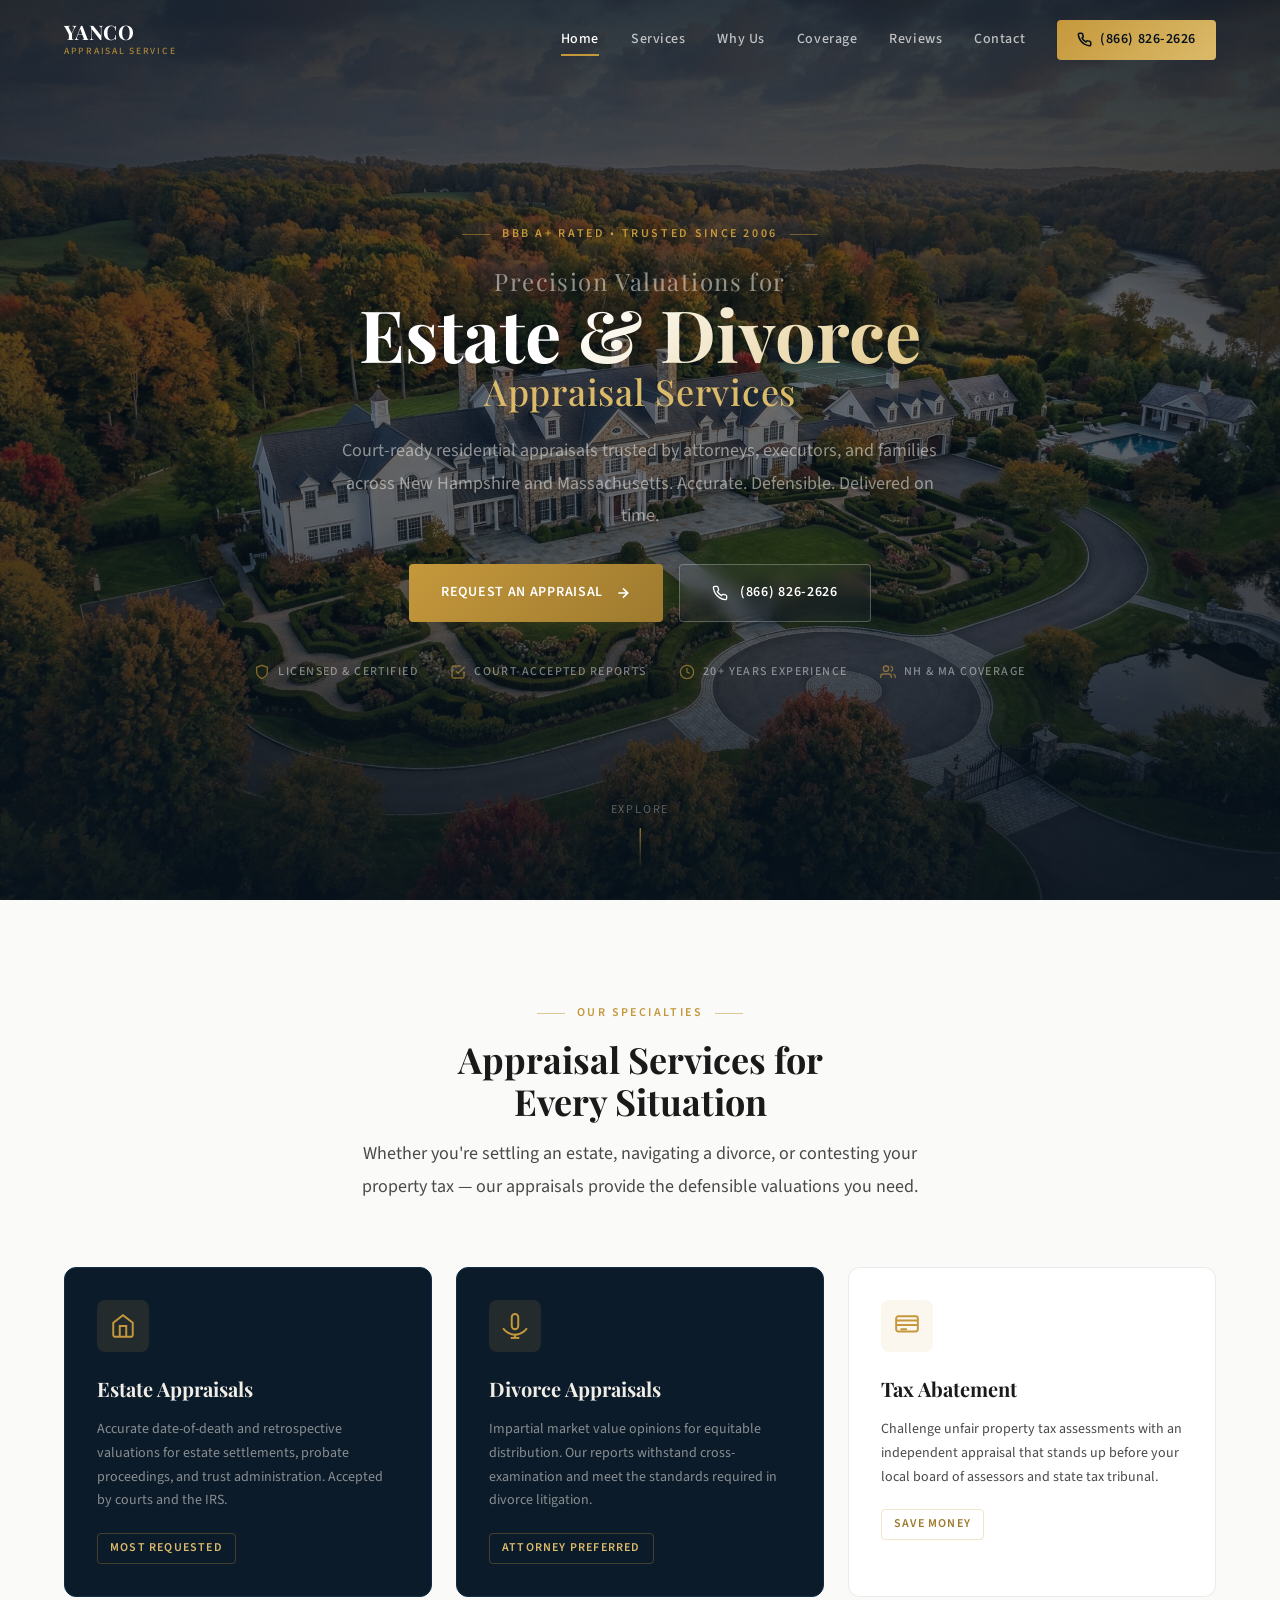
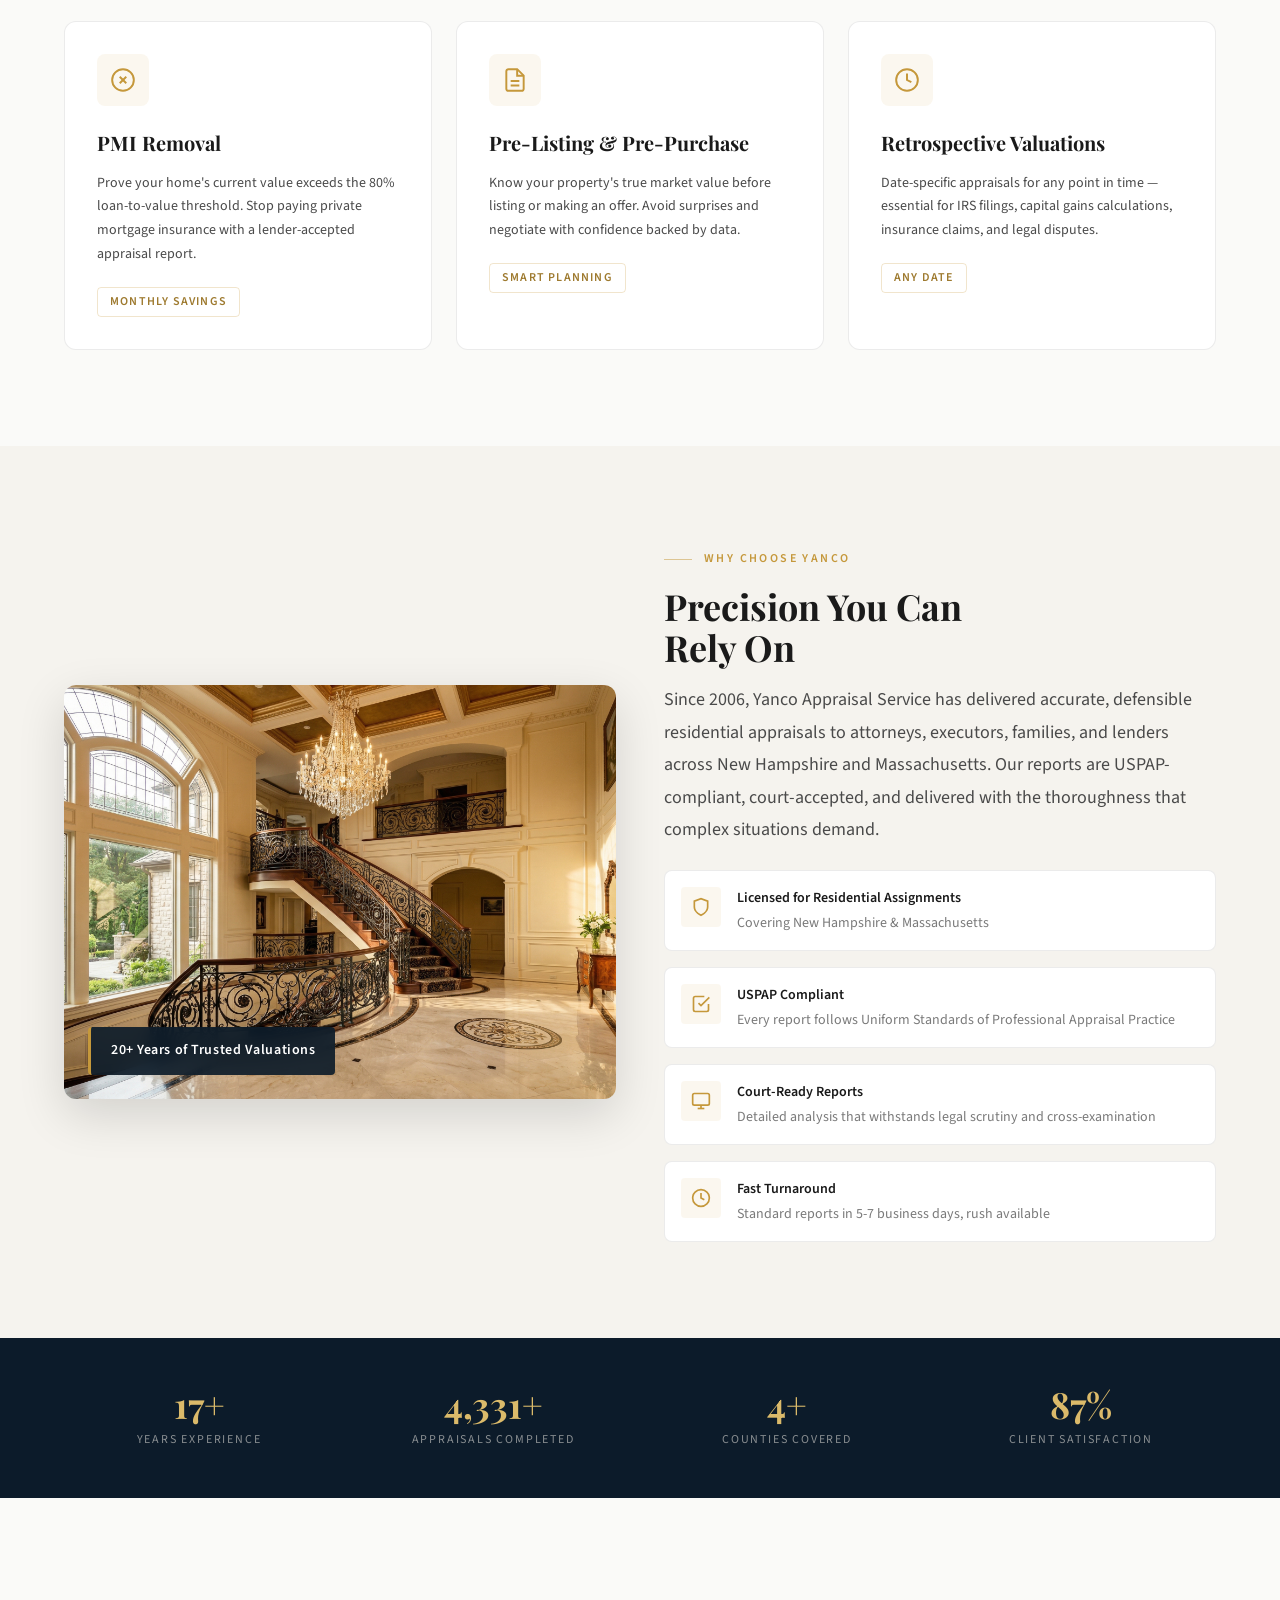
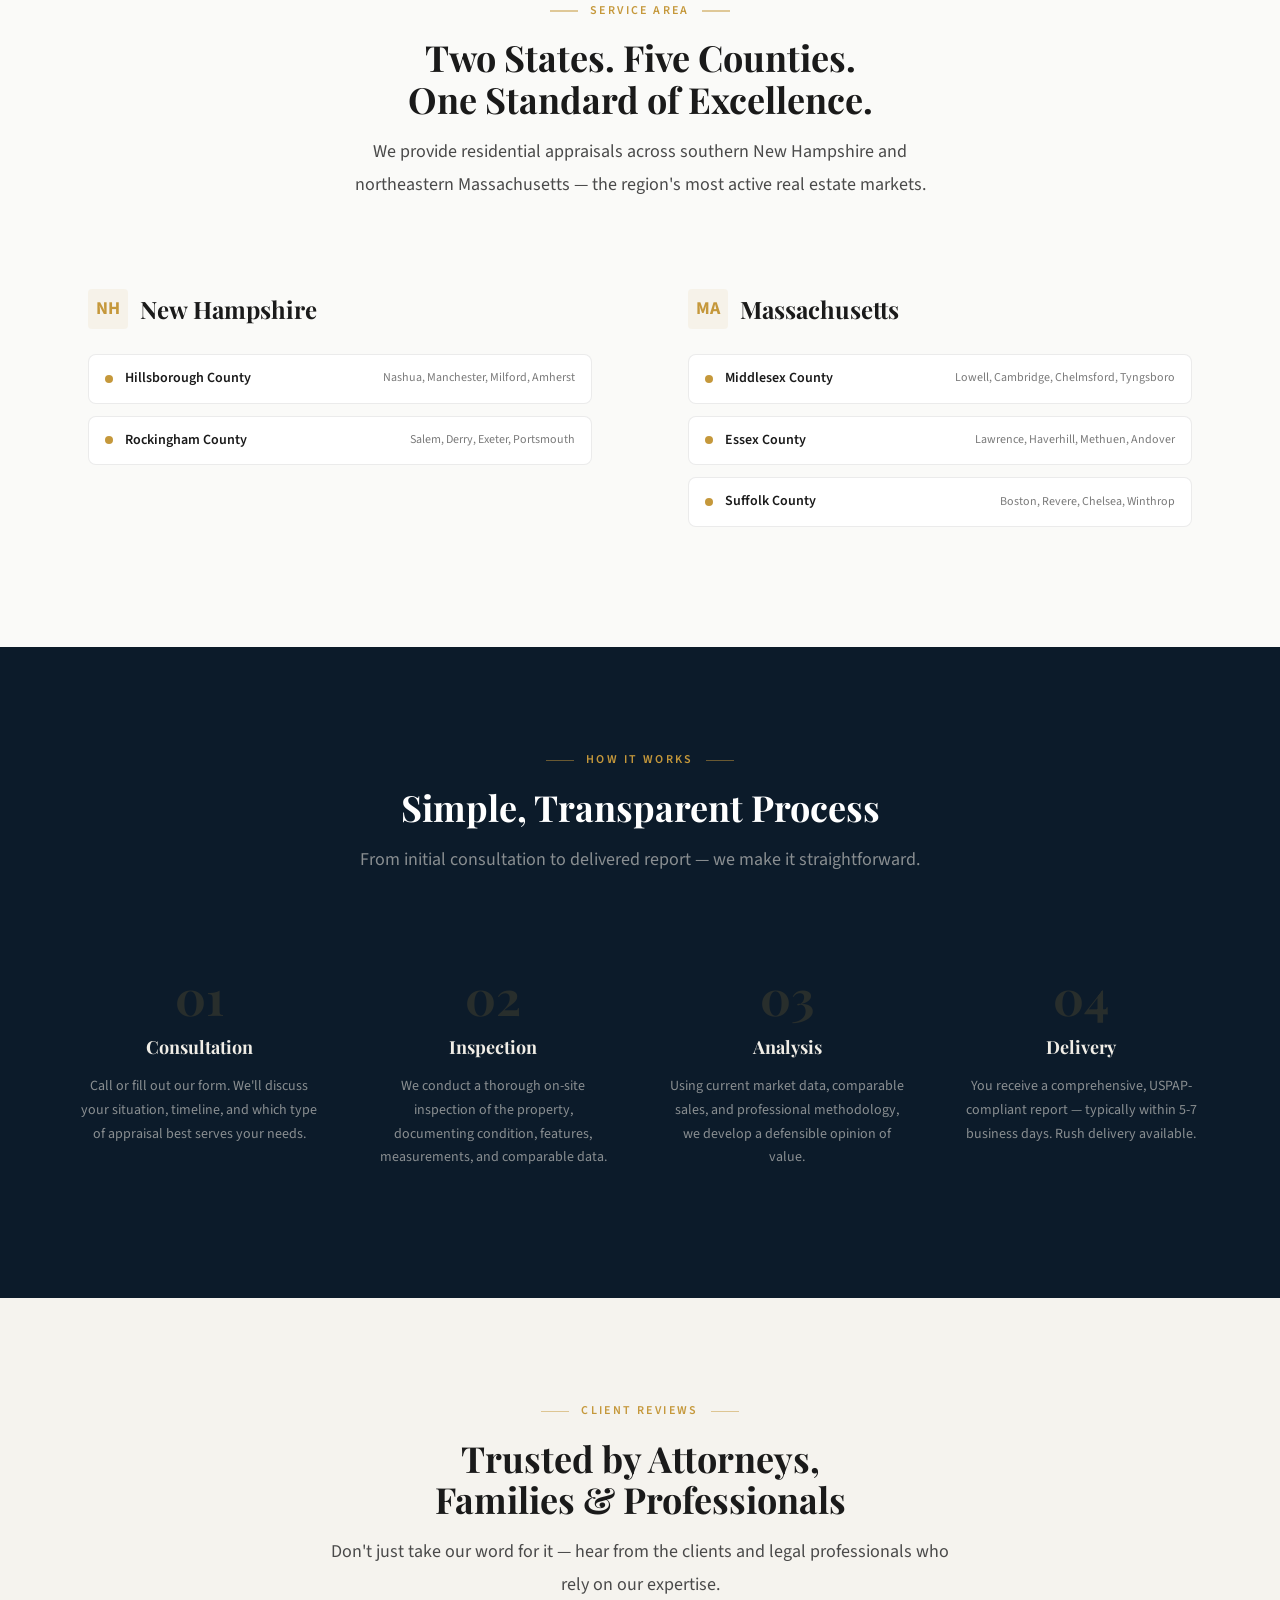
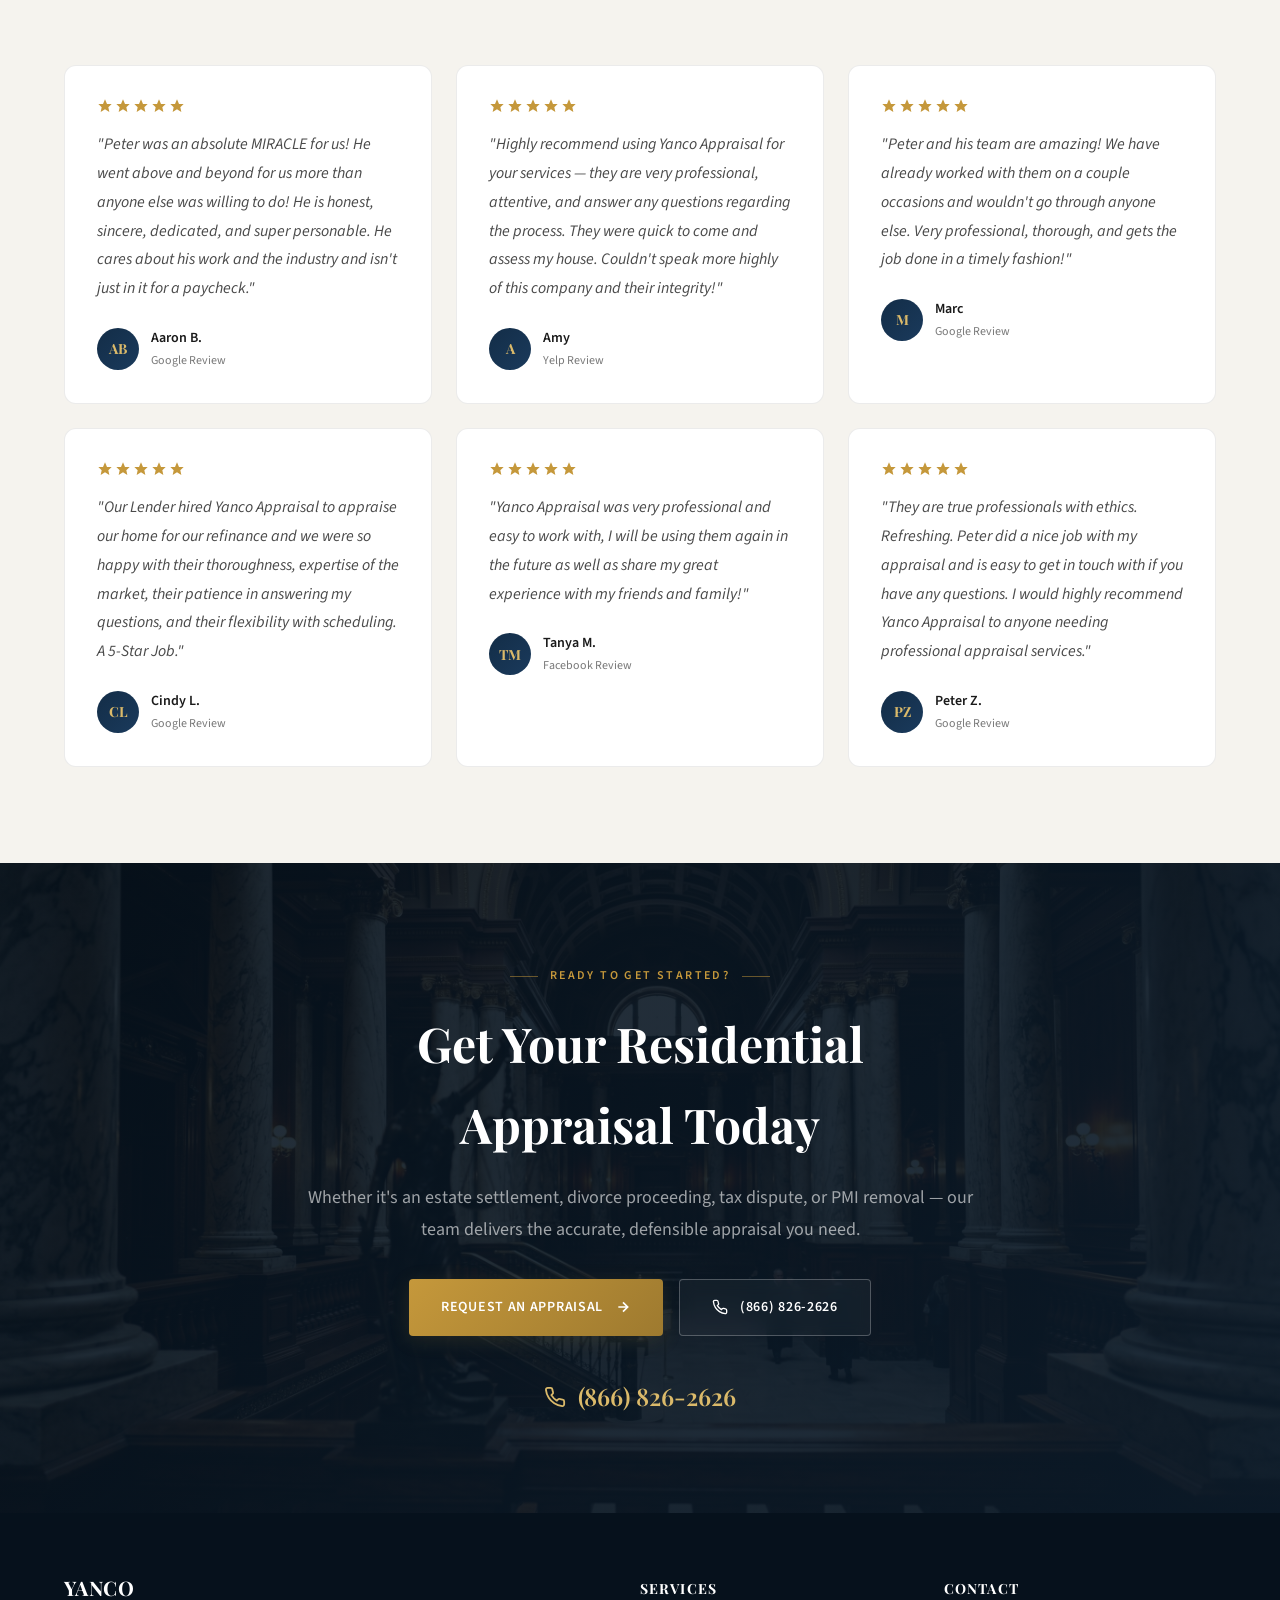
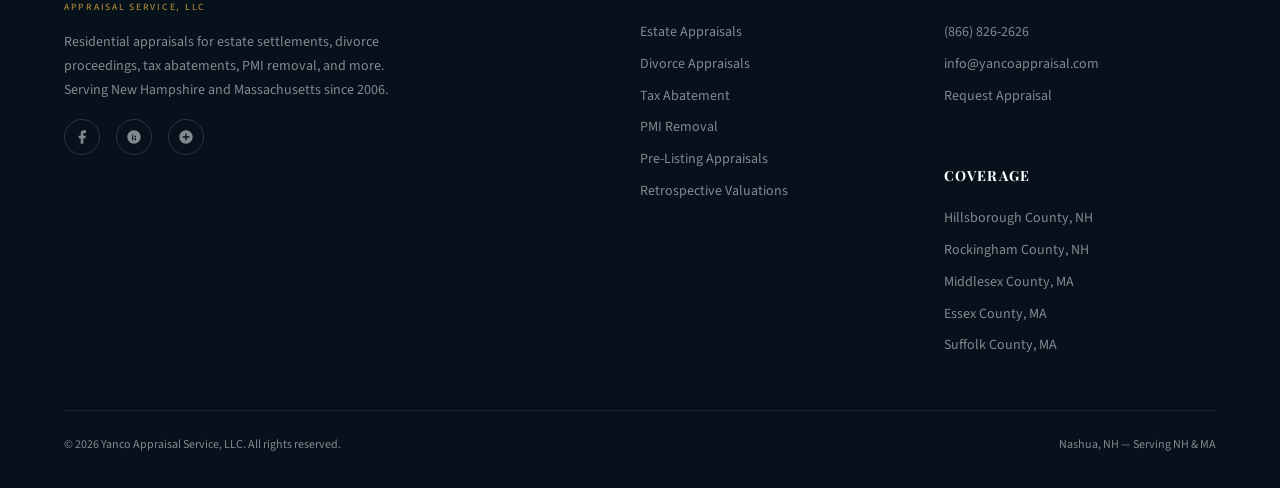
==== commit bb0c528a: "Add files via upload" ====
--- a/index.html
+++ b/index.html
@@ -63,7 +63,7 @@
     <div class="hero-content">
       <div class="hero-badge">
         <span class="badge-line"></span>
-        BBB A+ Rated &bull; Trusted Since 2005
+        BBB A+ Rated &bull; Trusted Since 2006
         <span class="badge-line"></span>
       </div>
       <h1 class="hero-title">
@@ -113,7 +113,7 @@
       <div class="section-header text-center anim-on-scroll">
         <div class="section-badge"><span class="badge-line"></span> Our Specialties <span class="badge-line"></span></div>
         <h2 class="section-title">Appraisal Services for<br>Every Situation</h2>
-        <p class="section-subtitle" style="margin: 0 auto;">Whether you're settling an estate, navigating a divorce, or contesting your property tax — our certified appraisals provide the defensible valuations you need.</p>
+        <p class="section-subtitle" style="margin: 0 auto;">Whether you're settling an estate, navigating a divorce, or contesting your property tax — our appraisals provide the defensible valuations you need.</p>
       </div>
       <div class="services-grid">
         <!-- Estate Appraisals -->
@@ -140,7 +140,7 @@
             <svg width="26" height="26" viewBox="0 0 24 24" fill="none" stroke="currentColor" stroke-width="1.8"><rect x="2" y="3" width="20" height="14" rx="2"/><line x1="2" y1="7" x2="22" y2="7"/><line x1="2" y1="11" x2="22" y2="11"/><line x1="6" y1="15" x2="12" y2="15"/></svg>
           </div>
           <h3 class="service-name">Tax Abatement</h3>
-          <p class="service-desc">Challenge unfair property tax assessments with a certified, independent appraisal that stands up before your local board of assessors and state tax tribunal.</p>
+          <p class="service-desc">Challenge unfair property tax assessments with an independent appraisal that stands up before your local board of assessors and state tax tribunal.</p>
           <span class="service-tag">Save Money</span>
         </div>
         <!-- PMI Removal -->
@@ -185,15 +185,15 @@
         <div class="intro-text anim-on-scroll stagger-2">
           <div class="section-badge"><span class="badge-line"></span> Why Choose Yanco</div>
           <h2 class="section-title">Precision You Can<br>Rely On</h2>
-          <p class="section-subtitle">Since 2004, Yanco Appraisal Service has delivered accurate, defensible residential appraisals to attorneys, executors, families, and lenders across New Hampshire and Massachusetts. Our reports are USPAP-compliant, court-accepted, and delivered with the thoroughness that complex situations demand.</p>
+          <p class="section-subtitle">Since 2006, Yanco Appraisal Service has delivered accurate, defensible residential appraisals to attorneys, executors, families, and lenders across New Hampshire and Massachusetts. Our reports are USPAP-compliant, court-accepted, and delivered with the thoroughness that complex situations demand.</p>
           <div class="credential-list">
             <div class="credential-item">
               <div class="credential-icon">
                 <svg width="20" height="20" viewBox="0 0 24 24" fill="none" stroke="currentColor" stroke-width="2"><path d="M12 22s8-4 8-10V5l-8-3-8 3v7c0 6 8 10 8 10z"/></svg>
               </div>
               <div class="credential-text">
-                <h4>Licensed & Certified</h4>
-                <p>NH License #NHLR-520 &bull; MA License #75078</p>
+                <h4>Licensed for Residential Assignments</h4>
+                <p>Covering New Hampshire &amp; Massachusetts</p>
               </div>
             </div>
             <div class="credential-item">
@@ -259,7 +259,7 @@
       <div class="section-header text-center anim-on-scroll">
         <div class="section-badge"><span class="badge-line"></span> Service Area <span class="badge-line"></span></div>
         <h2 class="section-title">Two States. Five Counties.<br>One Standard of Excellence.</h2>
-        <p class="section-subtitle" style="margin: 0 auto;">We provide certified residential appraisals across southern New Hampshire and northeastern Massachusetts — the region's most active real estate markets.</p>
+        <p class="section-subtitle" style="margin: 0 auto;">We provide residential appraisals across southern New Hampshire and northeastern Massachusetts — the region's most active real estate markets.</p>
       </div>
       <div class="coverage-grid anim-on-scroll">
         <div class="coverage-state">
@@ -461,7 +461,7 @@
     <div class="final-cta-overlay"></div>
     <div class="final-cta-content anim-on-scroll">
       <div class="section-badge"><span class="badge-line"></span> Ready to Get Started? <span class="badge-line"></span></div>
-      <h2 class="final-cta-title">Get Your Certified<br>Appraisal Today</h2>
+      <h2 class="final-cta-title">Get Your Residential<br>Appraisal Today</h2>
       <p class="final-cta-desc">Whether it's an estate settlement, divorce proceeding, tax dispute, or PMI removal — our team delivers the accurate, defensible appraisal you need.</p>
       <div class="hero-cta">
         <a href="contact.html" class="btn btn-primary">
@@ -489,7 +489,7 @@
             <span class="logo-yanco">YANCO</span>
             <span class="logo-sub">Appraisal Service, LLC</span>
           </div>
-          <p class="footer-about">Certified residential appraisals for estate settlements, divorce proceedings, tax abatements, PMI removal, and more. Serving New Hampshire and Massachusetts since 2004.</p>
+          <p class="footer-about">Residential appraisals for estate settlements, divorce proceedings, tax abatements, PMI removal, and more. Serving New Hampshire and Massachusetts since 2006.</p>
           <div class="footer-social">
             <a href="http://www.facebook.com/yancoappraisal" target="_blank" rel="noopener" aria-label="Facebook">
               <svg width="16" height="16" fill="currentColor" viewBox="0 0 24 24"><path d="M18 2h-3a5 5 0 00-5 5v3H7v4h3v8h4v-8h3l1-4h-4V7a1 1 0 011-1h3z"/></svg>
@@ -526,7 +526,7 @@
         </div>
       </div>
       <div class="footer-bottom">
-        <span>&copy; 2024 Yanco Appraisal Service, LLC. All rights reserved.</span>
+        <span>&copy; 2026 Yanco Appraisal Service, LLC. All rights reserved.</span>
         <span>Nashua, NH — Serving NH & MA</span>
       </div>
     </div>
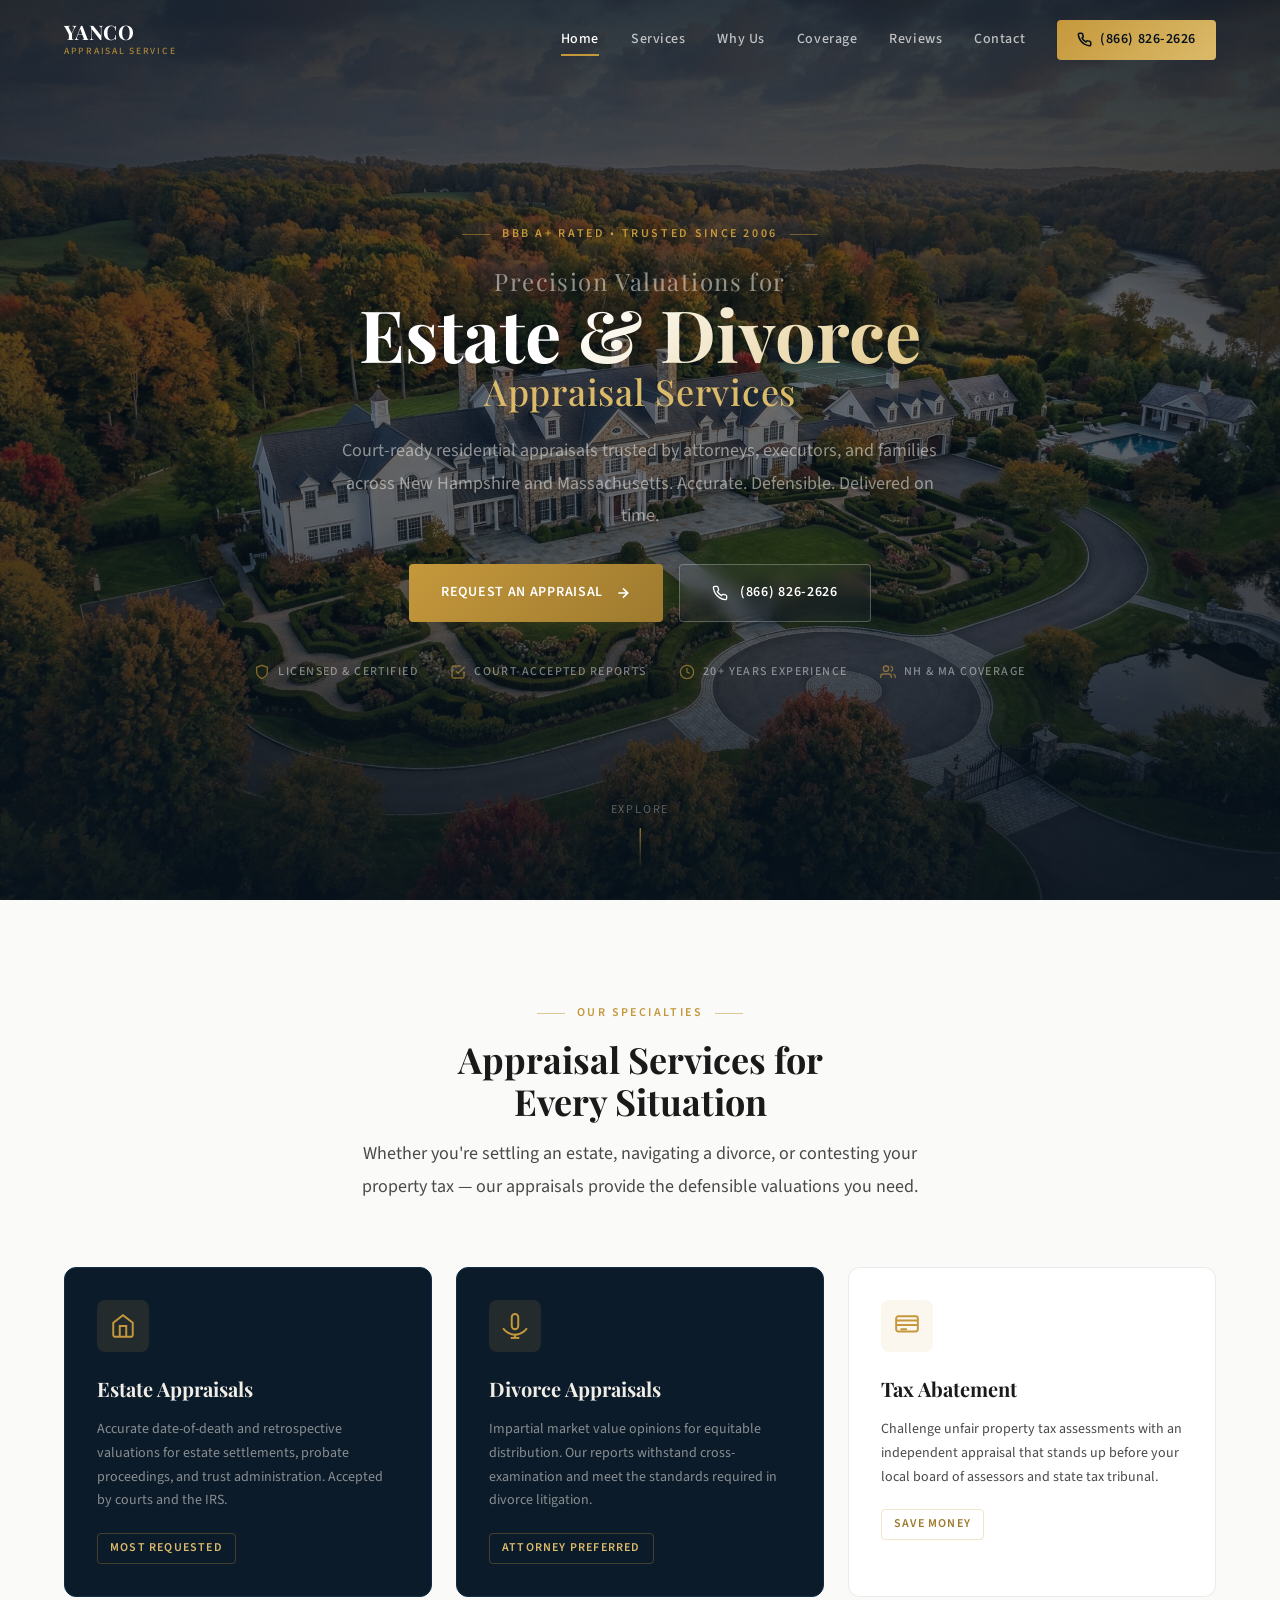
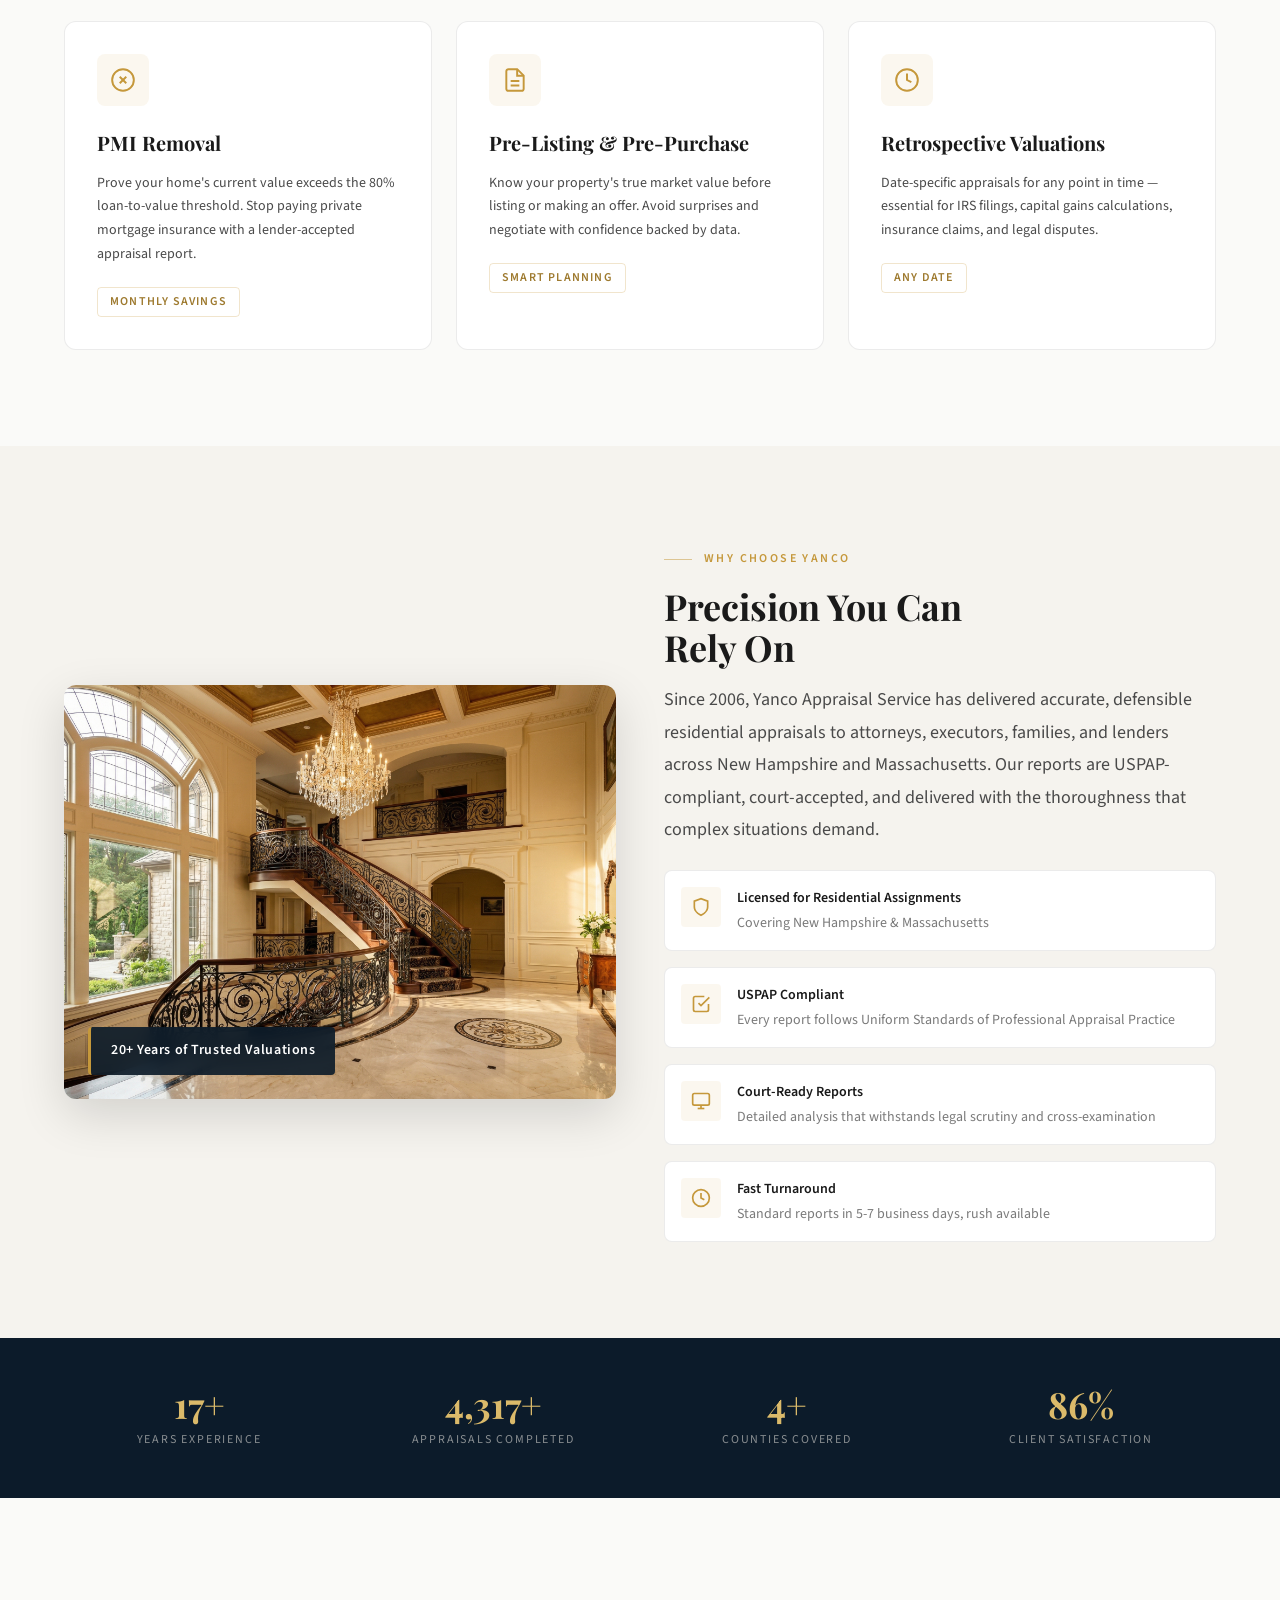
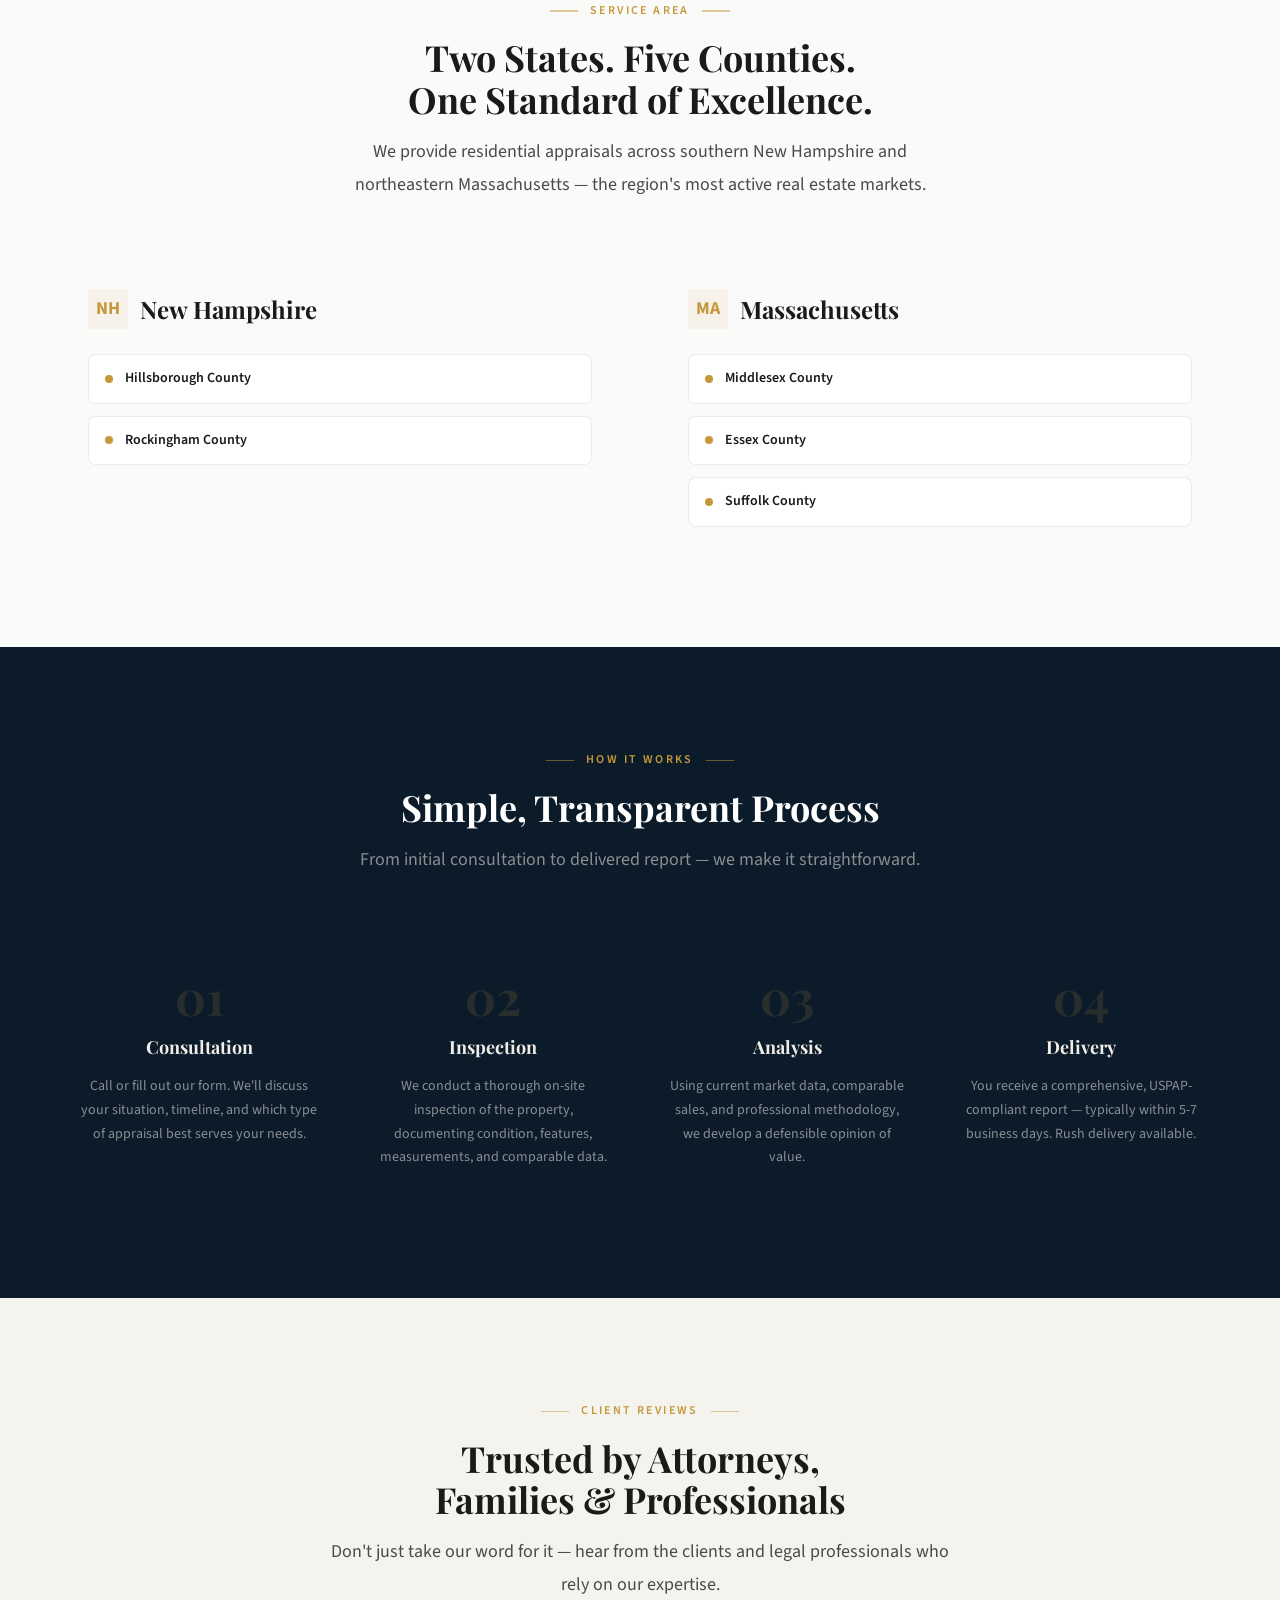
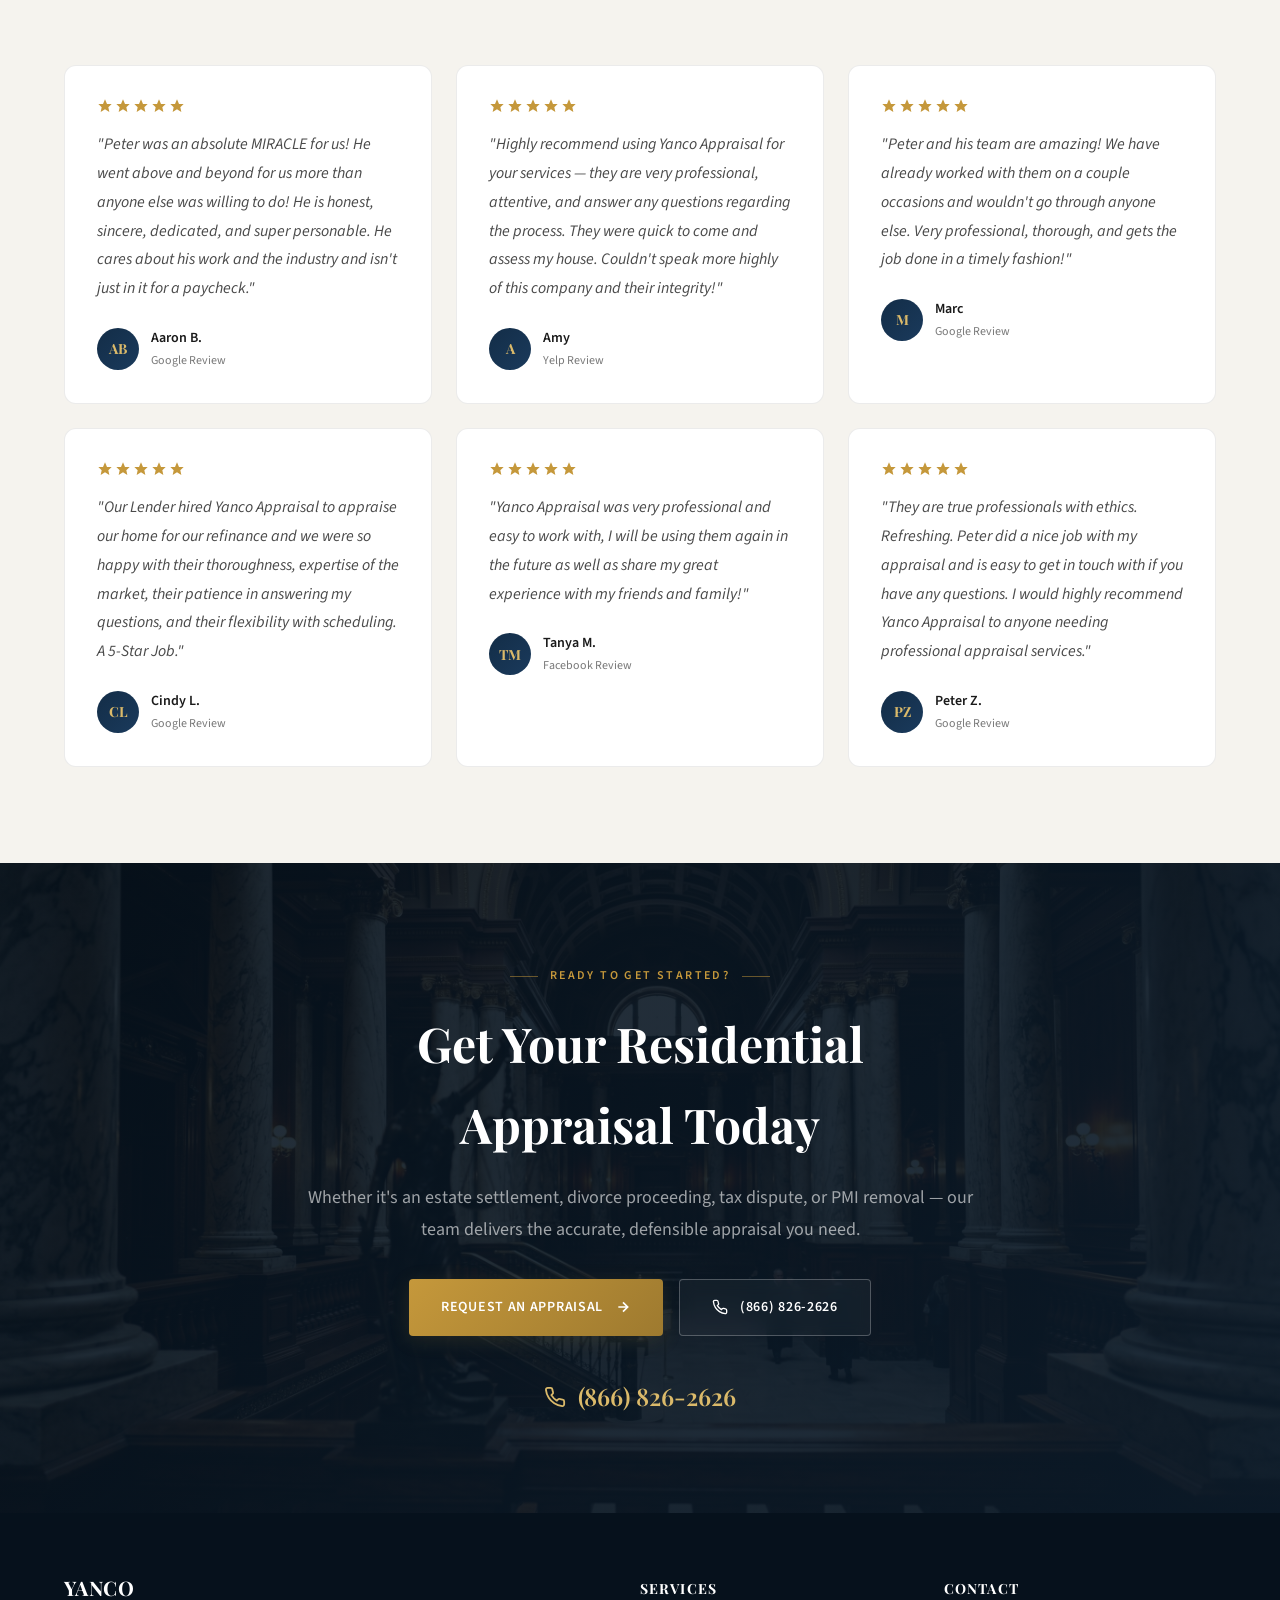
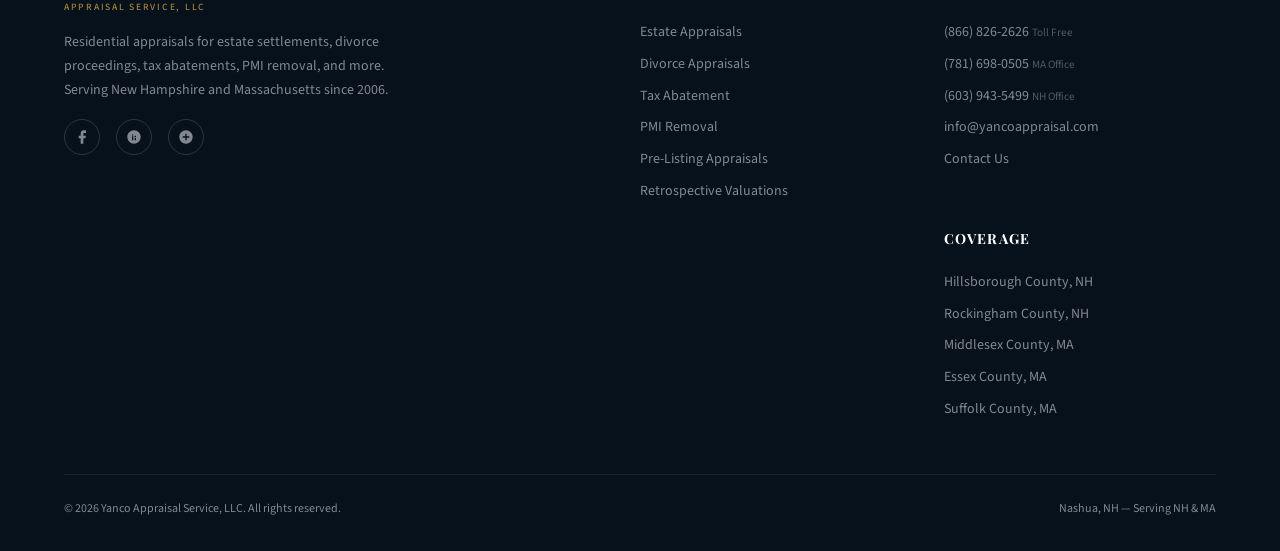
==== commit da73e862: "Add files via upload" ====
--- a/index.html
+++ b/index.html
@@ -271,12 +271,10 @@
             <div class="county-item">
               <span class="county-dot"></span>
               <span class="county-name">Hillsborough County</span>
-              <span class="county-detail">Nashua, Manchester, Milford, Amherst</span>
             </div>
             <div class="county-item">
               <span class="county-dot"></span>
               <span class="county-name">Rockingham County</span>
-              <span class="county-detail">Salem, Derry, Exeter, Portsmouth</span>
             </div>
           </div>
         </div>
@@ -289,17 +287,14 @@
             <div class="county-item">
               <span class="county-dot"></span>
               <span class="county-name">Middlesex County</span>
-              <span class="county-detail">Lowell, Cambridge, Chelmsford, Tyngsboro</span>
             </div>
             <div class="county-item">
               <span class="county-dot"></span>
               <span class="county-name">Essex County</span>
-              <span class="county-detail">Lawrence, Haverhill, Methuen, Andover</span>
             </div>
             <div class="county-item">
               <span class="county-dot"></span>
               <span class="county-name">Suffolk County</span>
-              <span class="county-detail">Boston, Revere, Chelsea, Winthrop</span>
             </div>
           </div>
         </div>
@@ -513,9 +508,11 @@
         </div>
         <div class="footer-col">
           <h4 class="footer-heading">Contact</h4>
-          <a href="tel:+18668262626" class="footer-link">(866) 826-2626</a>
+          <a href="tel:+18668262626" class="footer-link">(866) 826-2626 <span style="opacity:0.6;font-size:0.8em;">Toll Free</span></a>
+          <a href="tel:+17816980505" class="footer-link">(781) 698-0505 <span style="opacity:0.6;font-size:0.8em;">MA Office</span></a>
+          <a href="tel:+16039435499" class="footer-link">(603) 943-5499 <span style="opacity:0.6;font-size:0.8em;">NH Office</span></a>
           <a href="mailto:info@yancoappraisal.com" class="footer-link">info@yancoappraisal.com</a>
-          <a href="contact.html" class="footer-link">Request Appraisal</a>
+          <a href="contact.html" class="footer-link">Contact Us</a>
           <br>
           <h4 class="footer-heading" style="margin-top: var(--space-6);">Coverage</h4>
           <span class="footer-link">Hillsborough County, NH</span>
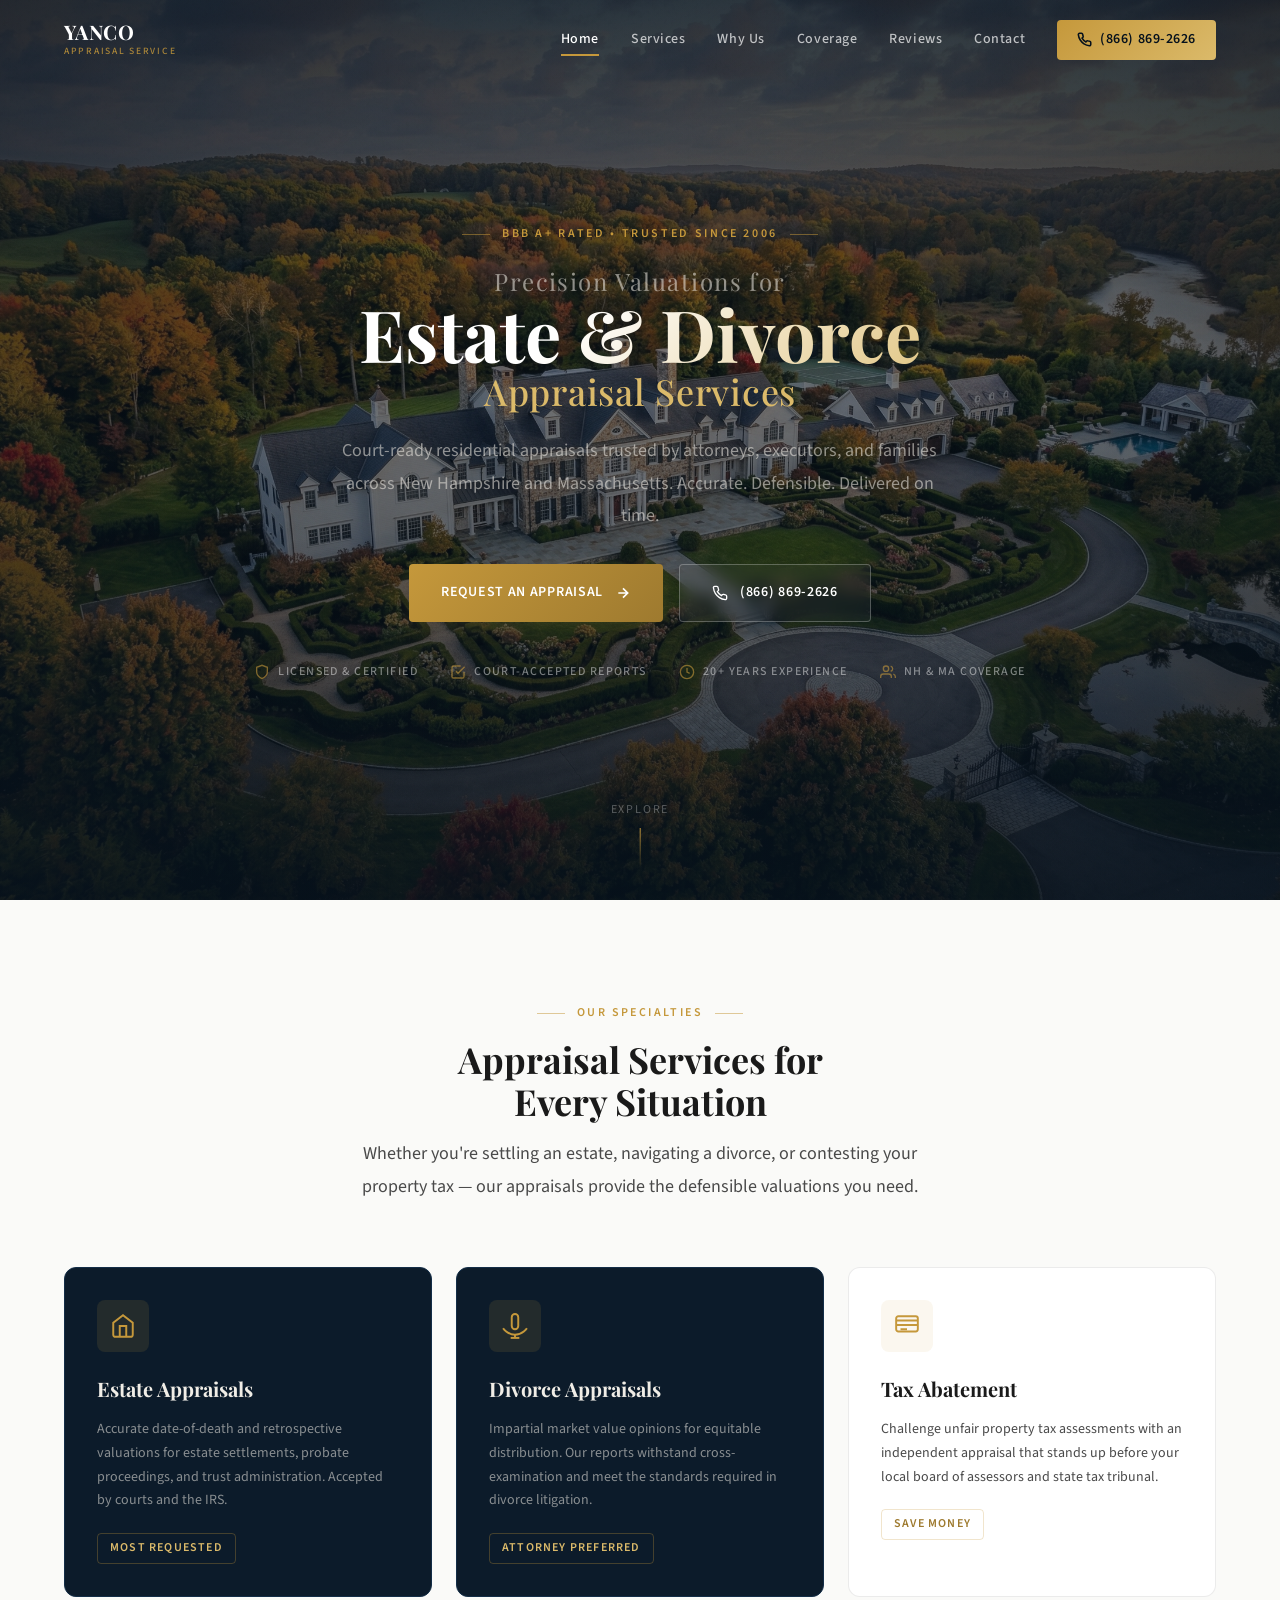
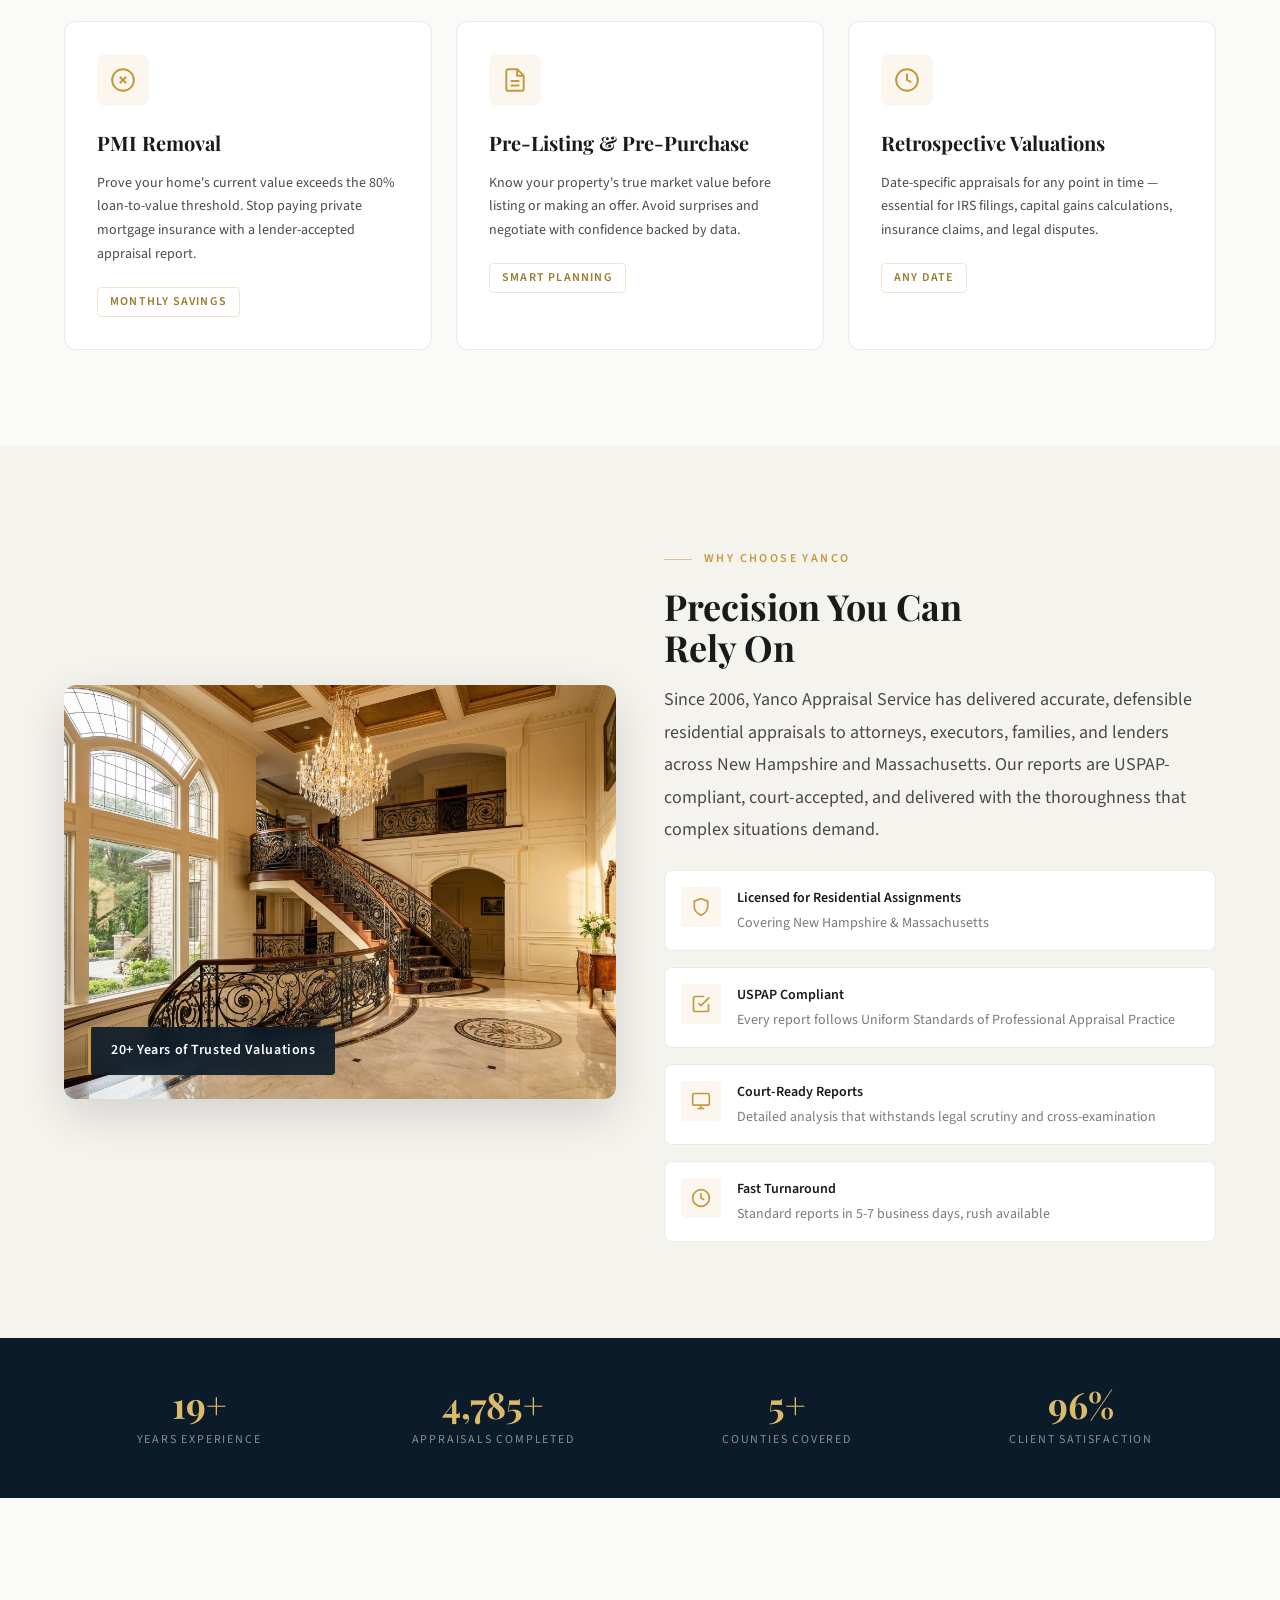
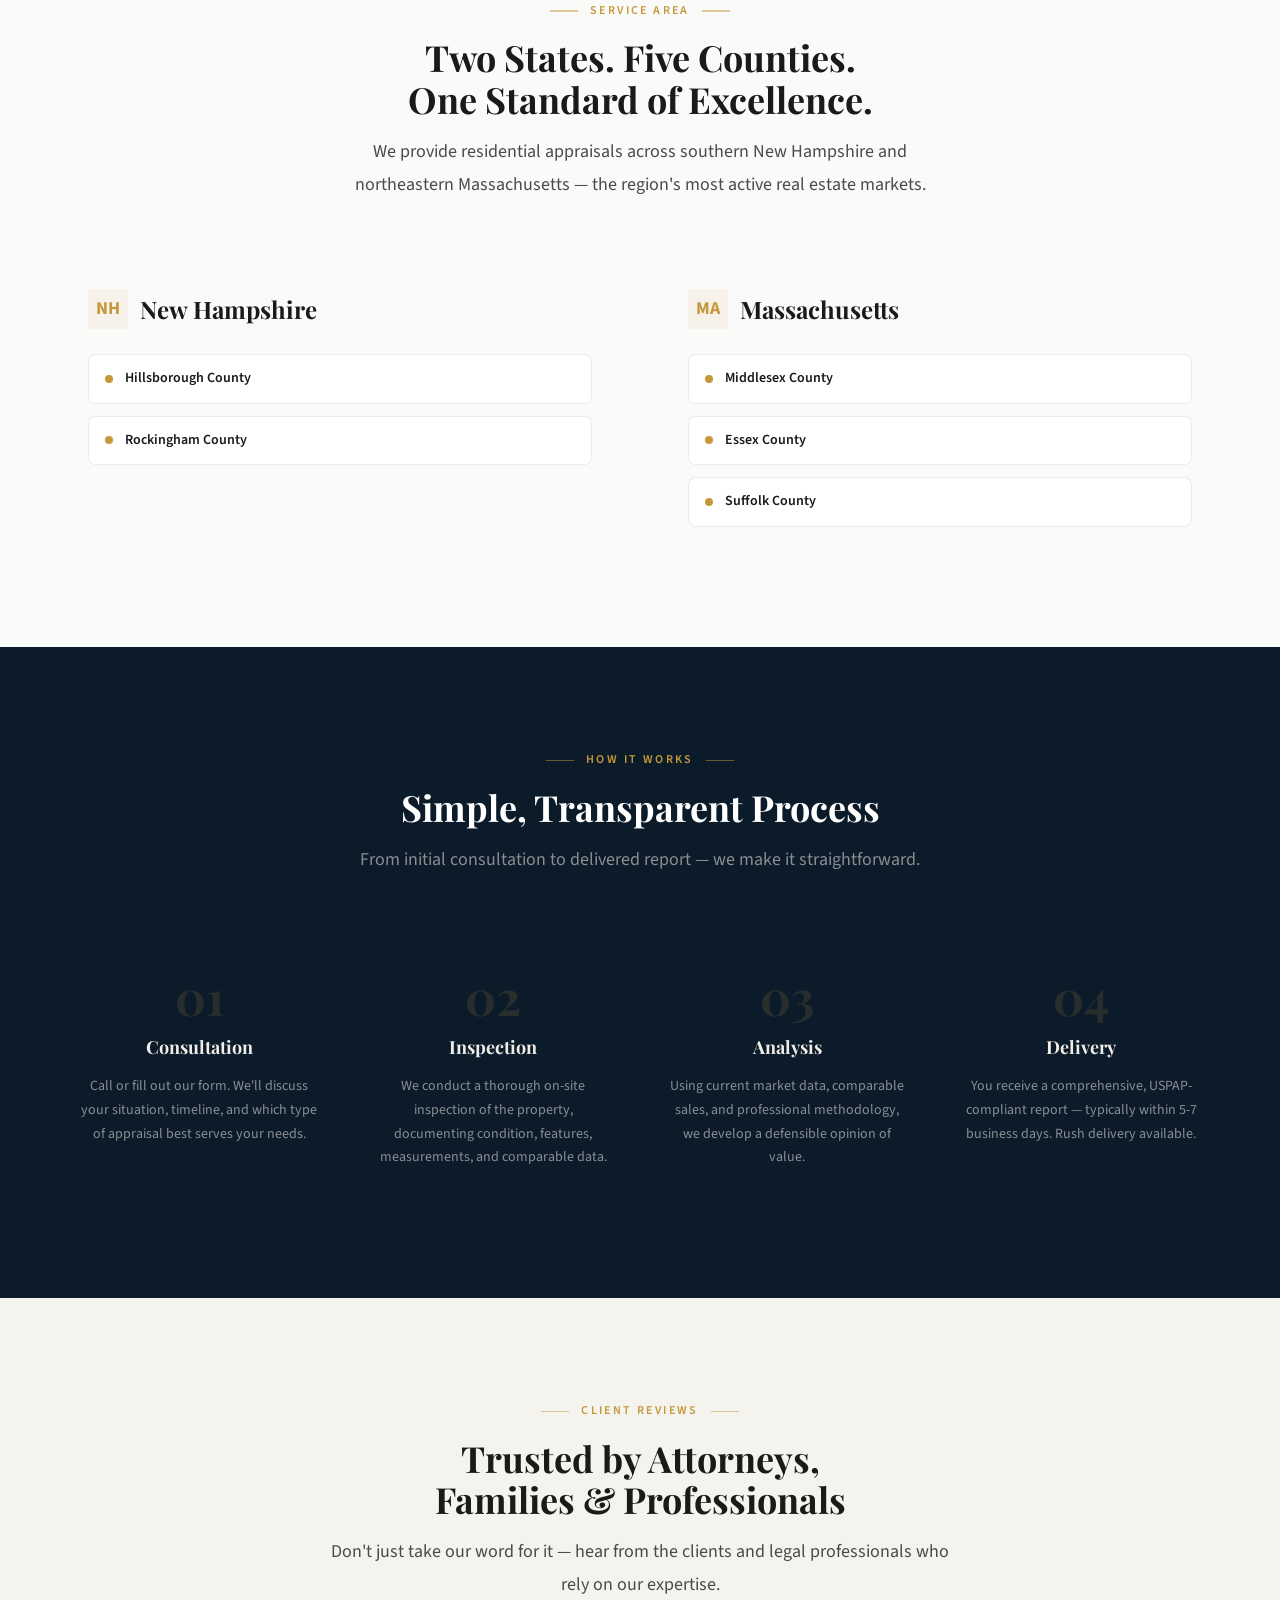
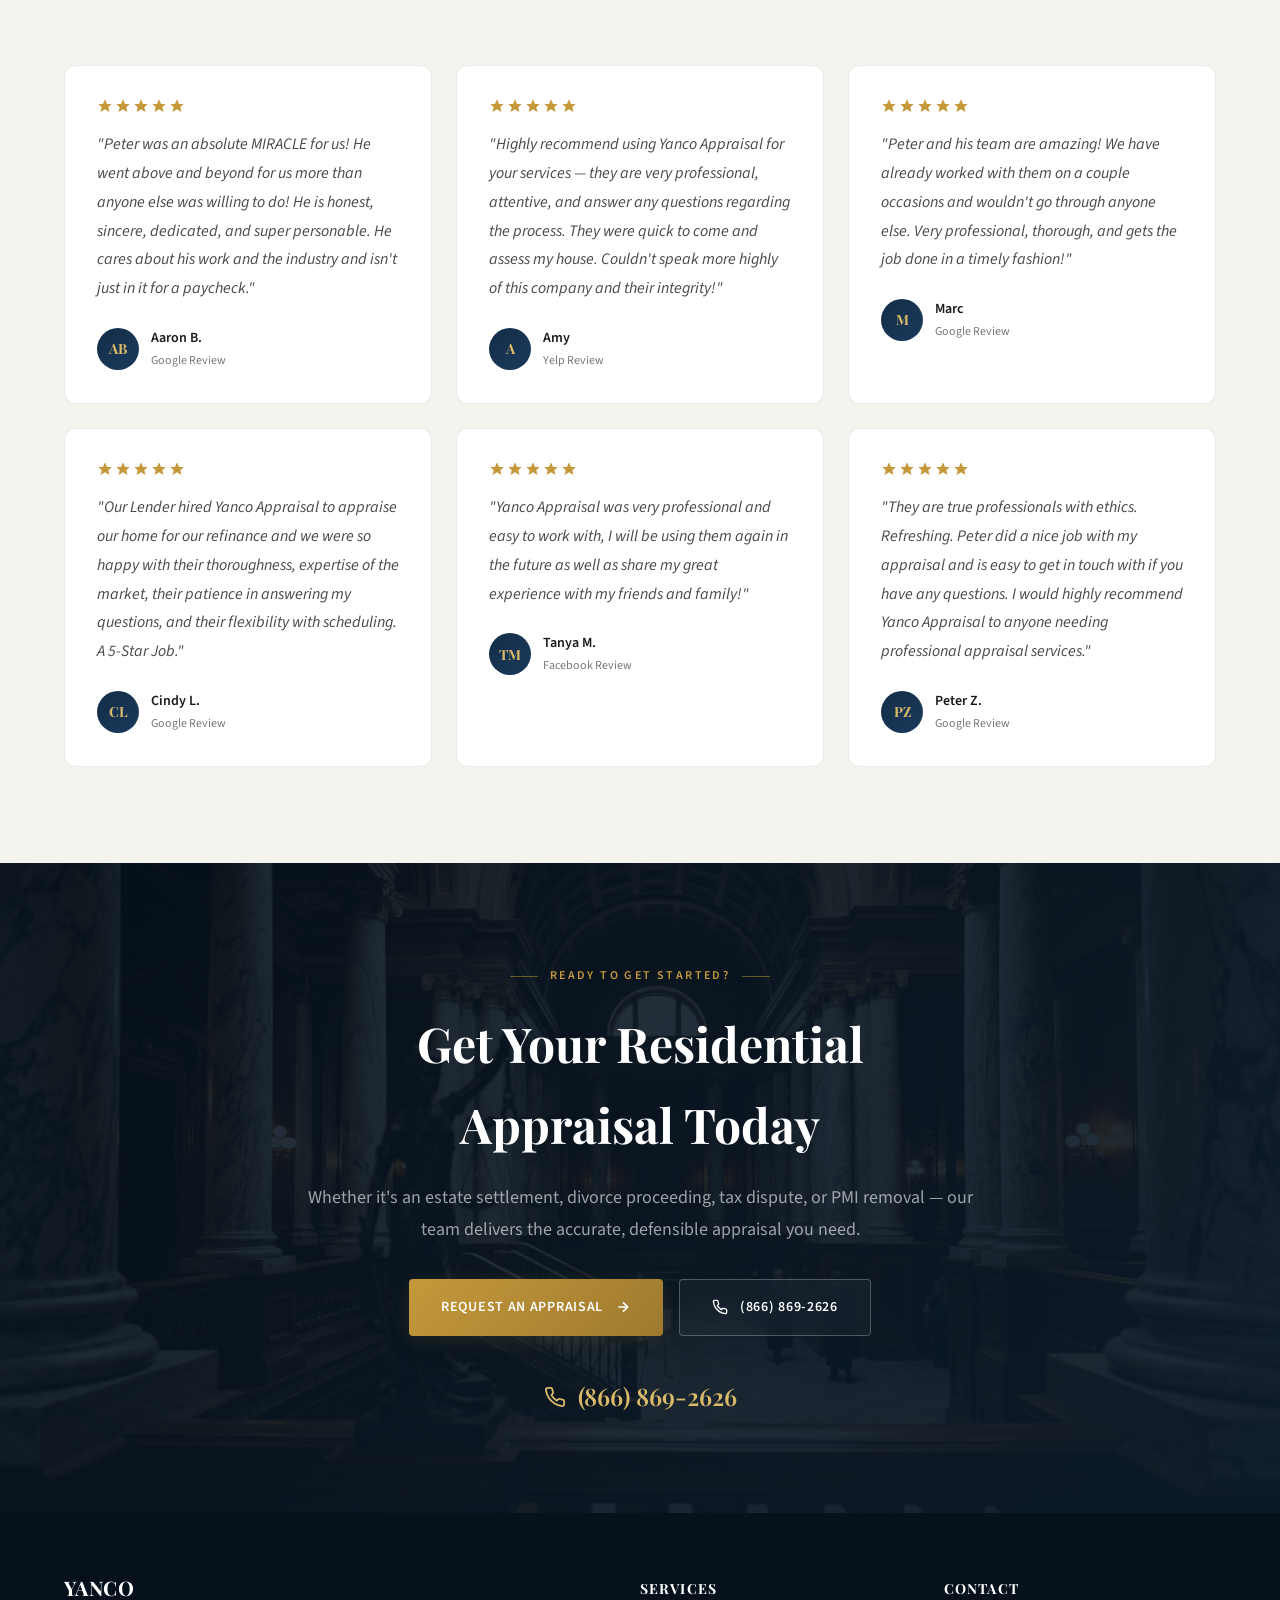
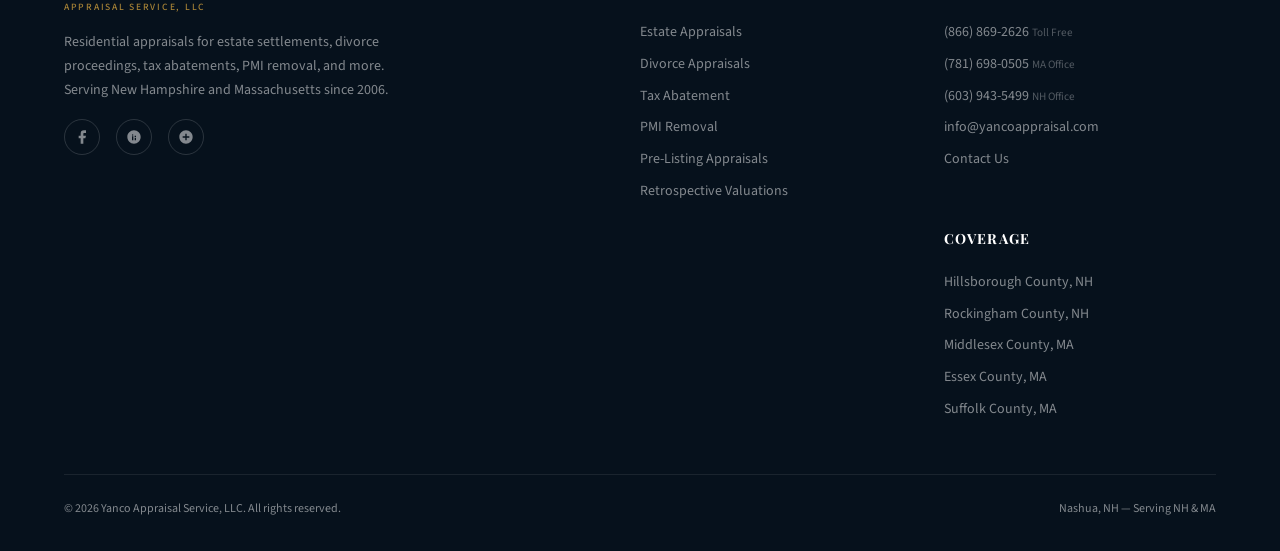
==== commit 22f04cbf: "Add files via upload" ====
--- a/index.html
+++ b/index.html
@@ -4,7 +4,7 @@
   <meta charset="UTF-8">
   <meta name="viewport" content="width=device-width, initial-scale=1.0">
   <title>Yanco Appraisal Service — Estate, Divorce & Residential Appraisals | NH & MA</title>
-  <meta name="description" content="Yanco Appraisal Service, LLC — Trusted residential appraisals for estate settlements, divorce proceedings, tax abatements, and PMI removal across New Hampshire and Massachusetts. Call (866) 826-2626.">
+  <meta name="description" content="Yanco Appraisal Service, LLC — Trusted residential appraisals for estate settlements, divorce proceedings, tax abatements, and PMI removal across New Hampshire and Massachusetts. Call (866) 869-2626.">
   <link rel="preconnect" href="https://fonts.googleapis.com">
   <link rel="preconnect" href="https://fonts.gstatic.com" crossorigin>
   <link href="https://fonts.googleapis.com/css2?family=Playfair+Display:wght@400;500;600;700;800;900&family=Source+Sans+3:wght@300;400;500;600;700&display=swap" rel="stylesheet">
@@ -46,9 +46,9 @@
         <a href="#coverage" class="nav-link">Coverage</a>
         <a href="#testimonials" class="nav-link">Reviews</a>
         <a href="contact.html" class="nav-link">Contact</a>
-        <a href="tel:+18668262626" class="nav-cta">
+        <a href="tel:+18668692626" class="nav-cta">
           <svg width="15" height="15" viewBox="0 0 24 24" fill="none" stroke="currentColor" stroke-width="2.5"><path d="M22 16.92v3a2 2 0 01-2.18 2 19.79 19.79 0 01-8.63-3.07 19.5 19.5 0 01-6-6A19.79 19.79 0 012.12 4.18 2 2 0 014.11 2h3a2 2 0 012 1.72c.127.96.361 1.903.7 2.81a2 2 0 01-.45 2.11L8.09 9.91a16 16 0 006 6l1.27-1.27a2 2 0 012.11-.45c.907.339 1.85.573 2.81.7A2 2 0 0122 16.92z"/></svg>
-          (866) 826-2626
+          (866) 869-2626
         </a>
       </div>
     </div>
@@ -77,9 +77,9 @@
           Request an Appraisal
           <svg width="16" height="16" viewBox="0 0 24 24" fill="none" stroke="currentColor" stroke-width="2.5"><path d="M5 12h14M12 5l7 7-7 7"/></svg>
         </a>
-        <a href="tel:+18668262626" class="btn btn-outline">
+        <a href="tel:+18668692626" class="btn btn-outline">
           <svg width="16" height="16" viewBox="0 0 24 24" fill="none" stroke="currentColor" stroke-width="2"><path d="M22 16.92v3a2 2 0 01-2.18 2 19.79 19.79 0 01-8.63-3.07 19.5 19.5 0 01-6-6A19.79 19.79 0 012.12 4.18 2 2 0 014.11 2h3a2 2 0 012 1.72c.127.96.361 1.903.7 2.81a2 2 0 01-.45 2.11L8.09 9.91a16 16 0 006 6l1.27-1.27a2 2 0 012.11-.45c.907.339 1.85.573 2.81.7A2 2 0 0122 16.92z"/></svg>
-          (866) 826-2626
+          (866) 869-2626
         </a>
       </div>
       <div class="hero-trust">
@@ -463,14 +463,14 @@
           Request an Appraisal
           <svg width="16" height="16" viewBox="0 0 24 24" fill="none" stroke="currentColor" stroke-width="2.5"><path d="M5 12h14M12 5l7 7-7 7"/></svg>
         </a>
-        <a href="tel:+18668262626" class="btn btn-outline">
+        <a href="tel:+18668692626" class="btn btn-outline">
           <svg width="16" height="16" viewBox="0 0 24 24" fill="none" stroke="currentColor" stroke-width="2"><path d="M22 16.92v3a2 2 0 01-2.18 2 19.79 19.79 0 01-8.63-3.07 19.5 19.5 0 01-6-6A19.79 19.79 0 012.12 4.18 2 2 0 014.11 2h3a2 2 0 012 1.72c.127.96.361 1.903.7 2.81a2 2 0 01-.45 2.11L8.09 9.91a16 16 0 006 6l1.27-1.27a2 2 0 012.11-.45c.907.339 1.85.573 2.81.7A2 2 0 0122 16.92z"/></svg>
-          (866) 826-2626
+          (866) 869-2626
         </a>
       </div>
       <div class="cta-phone">
         <svg width="22" height="22" viewBox="0 0 24 24" fill="none" stroke="currentColor" stroke-width="2"><path d="M22 16.92v3a2 2 0 01-2.18 2 19.79 19.79 0 01-8.63-3.07 19.5 19.5 0 01-6-6A19.79 19.79 0 012.12 4.18 2 2 0 014.11 2h3a2 2 0 012 1.72c.127.96.361 1.903.7 2.81a2 2 0 01-.45 2.11L8.09 9.91a16 16 0 006 6l1.27-1.27a2 2 0 012.11-.45c.907.339 1.85.573 2.81.7A2 2 0 0122 16.92z"/></svg>
-        <a href="tel:+18668262626">(866) 826-2626</a>
+        <a href="tel:+18668692626">(866) 869-2626</a>
       </div>
     </div>
   </section>
@@ -508,7 +508,7 @@
         </div>
         <div class="footer-col">
           <h4 class="footer-heading">Contact</h4>
-          <a href="tel:+18668262626" class="footer-link">(866) 826-2626 <span style="opacity:0.6;font-size:0.8em;">Toll Free</span></a>
+          <a href="tel:+18668692626" class="footer-link">(866) 869-2626 <span style="opacity:0.6;font-size:0.8em;">Toll Free</span></a>
           <a href="tel:+17816980505" class="footer-link">(781) 698-0505 <span style="opacity:0.6;font-size:0.8em;">MA Office</span></a>
           <a href="tel:+16039435499" class="footer-link">(603) 943-5499 <span style="opacity:0.6;font-size:0.8em;">NH Office</span></a>
           <a href="mailto:info@yancoappraisal.com" class="footer-link">info@yancoappraisal.com</a>
